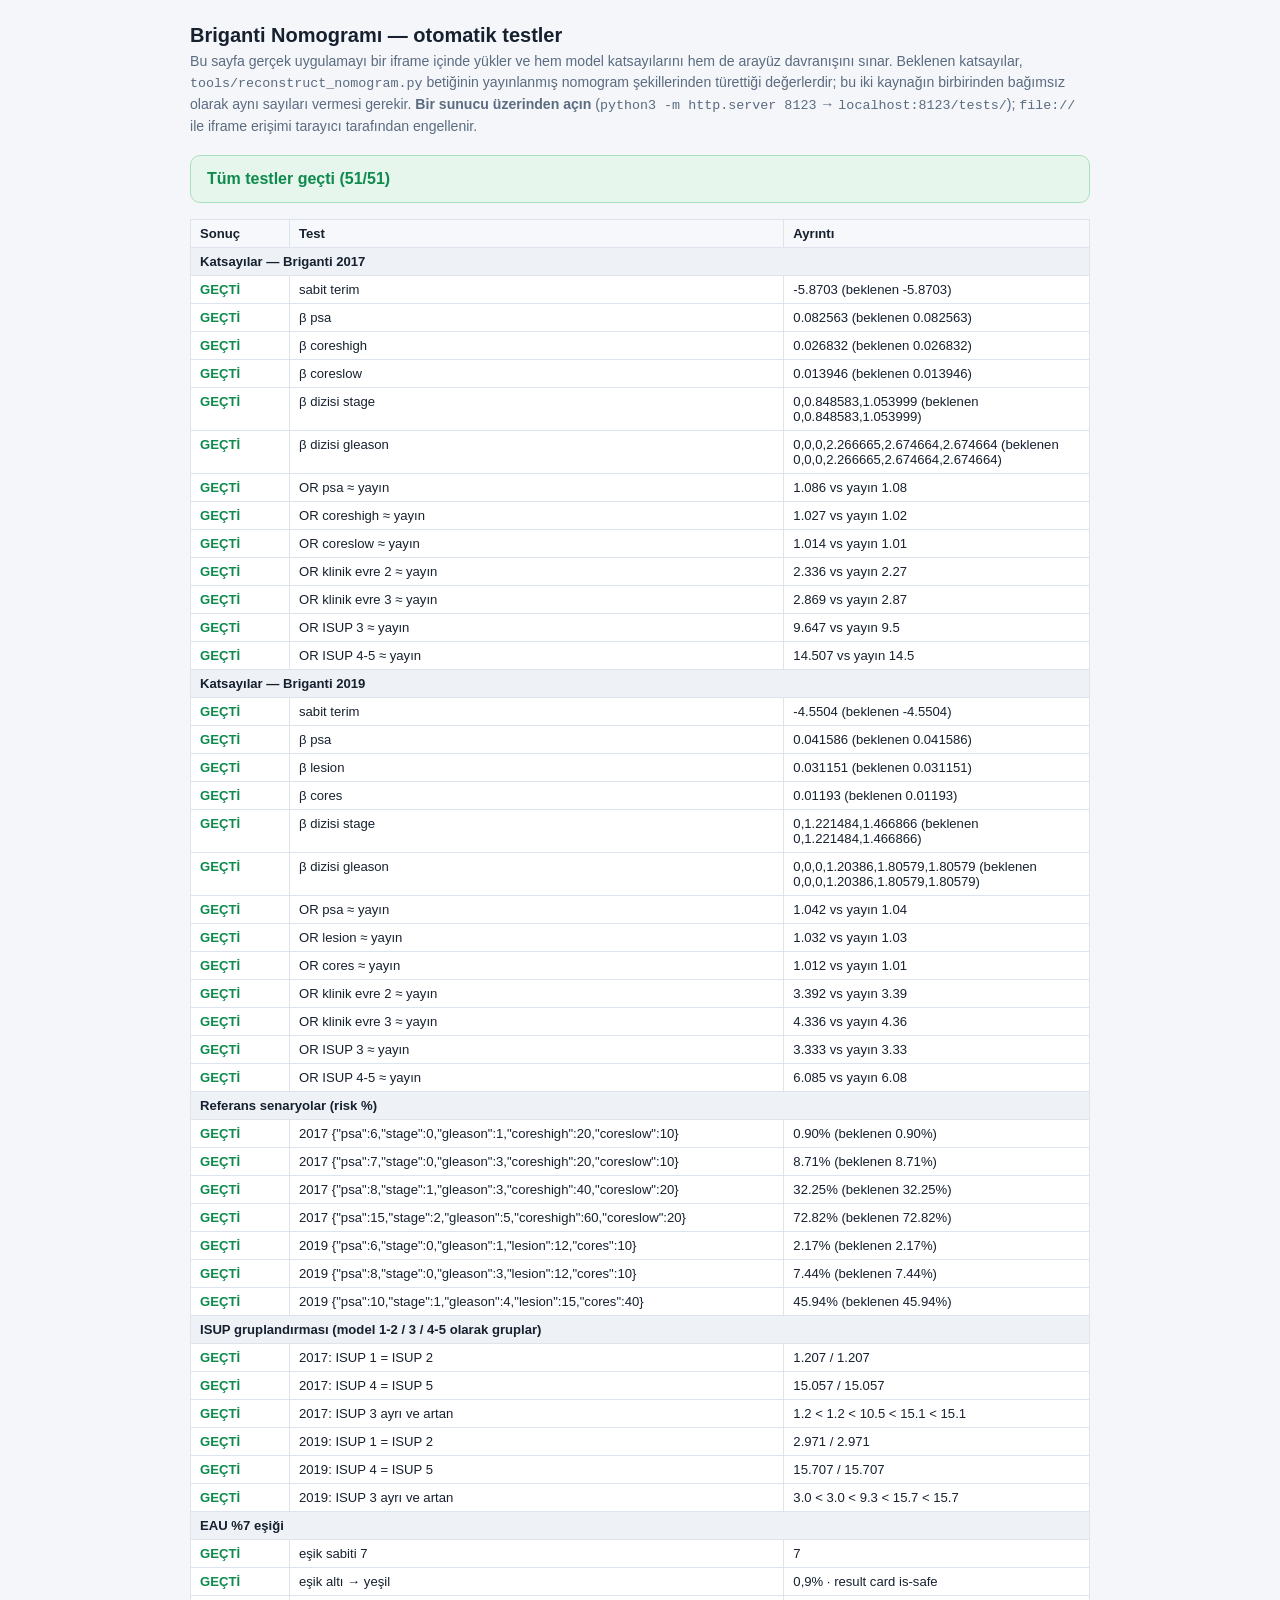
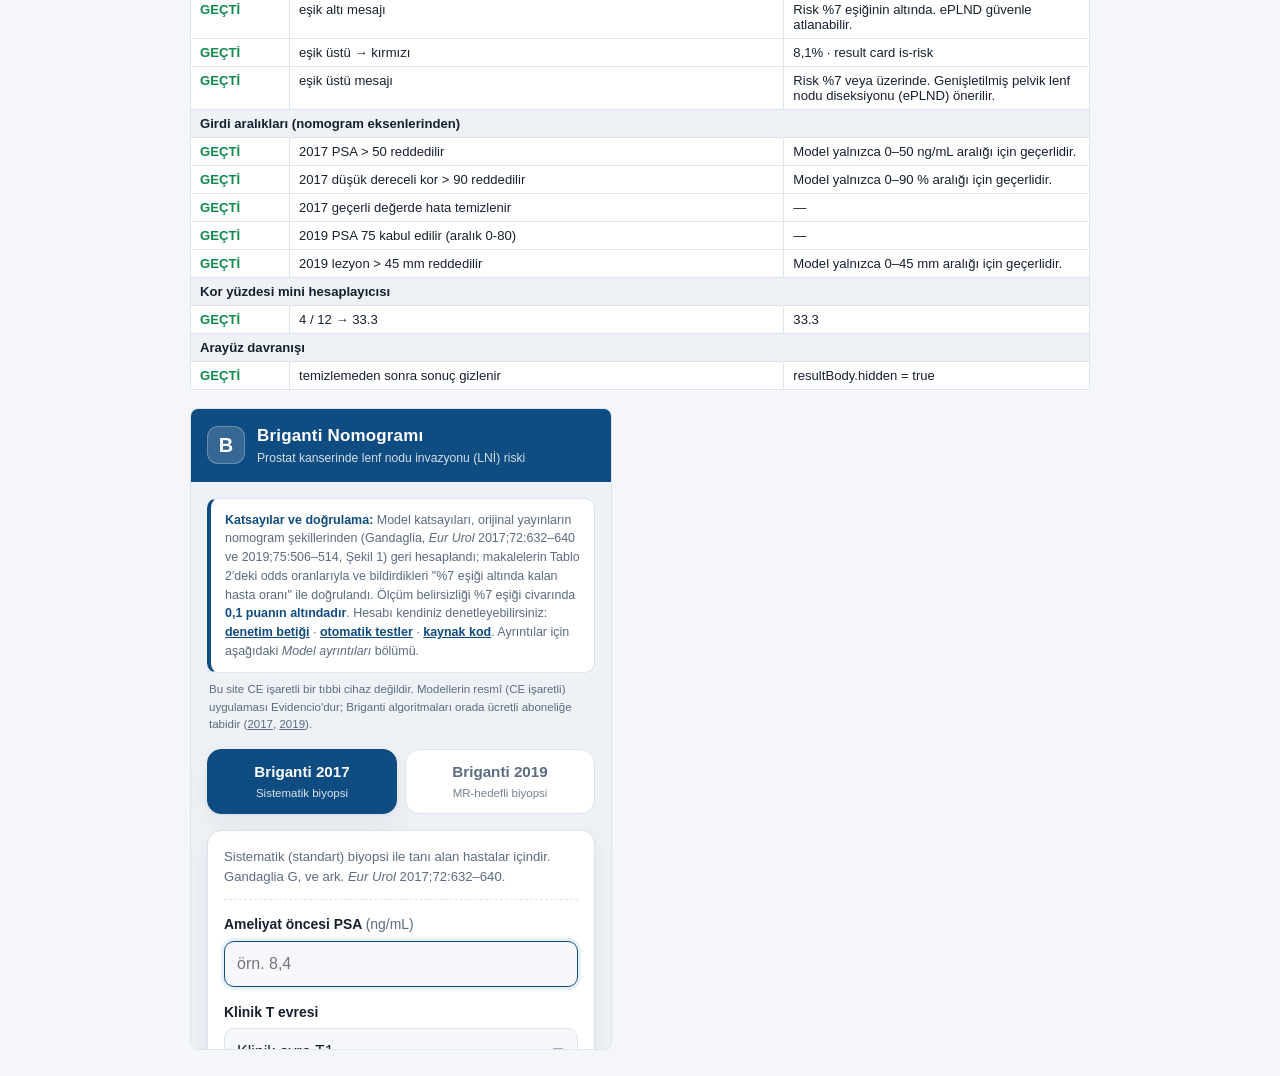
==== tests/index.html @ 46c112a0 "Denetlenebilirlik paketi: yeniden türetme betiği + test paketi tools/reconstruct_nomogram.py — katsa" ====
<!DOCTYPE html>
<html lang="tr">
<head>
<meta charset="UTF-8">
<meta name="viewport" content="width=device-width, initial-scale=1">
<title>Briganti Nomogramı — testler</title>
<style>
  body { font-family: -apple-system, BlinkMacSystemFont, "Segoe UI", Roboto, sans-serif;
         margin: 0; padding: 24px; background: #f4f6f9; color: #16202e; }
  main { max-width: 900px; margin: 0 auto; }
  h1 { font-size: 1.25rem; margin: 0 0 4px; }
  p.lead { margin: 0 0 18px; color: #5b6b80; font-size: .88rem; line-height: 1.5; }
  #summary { padding: 14px 16px; border-radius: 10px; font-weight: 700; margin-bottom: 16px; }
  #summary.pass { background: #e6f6ed; color: #0f8a4d; border: 1px solid #a9dfc1; }
  #summary.fail { background: #fdecec; color: #c62828; border: 1px solid #f2b5b5; }
  #summary.run  { background: #fff7e6; color: #9a6206; border: 1px solid #f0dcb4; }
  table { width: 100%; border-collapse: collapse; background: #fff; font-size: .82rem; }
  th, td { border: 1px solid #dde4ed; padding: 6px 9px; text-align: left; vertical-align: top; }
  th { background: #f6f8fb; }
  tr.group td { background: #eef2f7; font-weight: 700; }
  td.ok { color: #0f8a4d; font-weight: 700; white-space: nowrap; }
  td.no { color: #c62828; font-weight: 700; white-space: nowrap; }
  code { font-family: ui-monospace, SFMono-Regular, Menlo, monospace; font-size: .95em; }
  iframe { width: 420px; height: 640px; border: 1px solid #dde4ed; border-radius: 8px;
           margin-top: 18px; background: #fff; }
</style>
</head>
<body>
<main>
  <h1>Briganti Nomogramı — otomatik testler</h1>
  <p class="lead">
    Bu sayfa gerçek uygulamayı bir iframe içinde yükler ve hem model katsayılarını hem de arayüz
    davranışını sınar. Beklenen katsayılar, <code>tools/reconstruct_nomogram.py</code> betiğinin
    yayınlanmış nomogram şekillerinden türettiği değerlerdir; bu iki kaynağın birbirinden bağımsız
    olarak aynı sayıları vermesi gerekir.
    <strong>Bir sunucu üzerinden açın</strong> (<code>python3 -m http.server 8123</code> →
    <code>localhost:8123/tests/</code>); <code>file://</code> ile iframe erişimi tarayıcı tarafından
    engellenir.
  </p>

  <div id="summary" class="run">Testler çalışıyor…</div>
  <table id="results">
    <thead><tr><th style="width:80px">Sonuç</th><th>Test</th><th style="width:34%">Ayrıntı</th></tr></thead>
    <tbody></tbody>
  </table>

  <iframe id="app" title="test edilen uygulama"></iframe>
</main>

<script>
/* --------------------------------------------------------------------------
   Beklenen değerler — tools/reconstruct_nomogram.py çıktısıyla birebir aynı.
   Bunlardan biri değişirse test kırmızıya döner.
   -------------------------------------------------------------------------- */
var EXPECTED = {
  '2017': {
    intercept: -5.8703,
    continuous: { psa: 0.082563, coreshigh: 0.026832, coreslow: 0.013946 },
    stage: [0, 0.848583, 1.053999],
    gleason: [0, 0, 0, 2.266665, 2.674664, 2.674664],
    // Tablo 2, Model 1 — yuvarlanmış yayın değerleri (tolerans %4)
    publishedOR: { psa: 1.08, coreshigh: 1.02, coreslow: 1.01,
                   stage1: 2.27, stage2: 2.87, gg3: 9.5, gg4: 14.5 }
  },
  '2019': {
    intercept: -4.5504,
    continuous: { psa: 0.041586, lesion: 0.031151, cores: 0.011930 },
    stage: [0, 1.221484, 1.466866],
    gleason: [0, 0, 0, 1.203860, 1.805790, 1.805790],
    // Tablo 2, Model 5
    publishedOR: { psa: 1.04, lesion: 1.03, cores: 1.01,
                   stage1: 3.39, stage2: 4.36, gg3: 3.33, gg4: 6.08 }
  }
};

/* Referans senaryolar — elle doğrulanmış beklenen çıktılar (yüzde). */
var SCENARIOS = [
  ['2017', {psa: 6,  stage: 0, gleason: 1, coreshigh: 20, coreslow: 10},  0.90],
  ['2017', {psa: 7,  stage: 0, gleason: 3, coreshigh: 20, coreslow: 10},  8.71],
  ['2017', {psa: 8,  stage: 1, gleason: 3, coreshigh: 40, coreslow: 20}, 32.25],
  ['2017', {psa: 15, stage: 2, gleason: 5, coreshigh: 60, coreslow: 20}, 72.82],
  ['2019', {psa: 6,  stage: 0, gleason: 1, lesion: 12, cores: 10},        2.17],
  ['2019', {psa: 8,  stage: 0, gleason: 3, lesion: 12, cores: 10},        7.44],
  ['2019', {psa: 10, stage: 1, gleason: 4, lesion: 15, cores: 40},       45.94]
];

var tbody = document.querySelector('#results tbody');
var pass = 0, fail = 0;

function group(name) {
  var tr = tbody.insertRow();
  tr.className = 'group';
  var td = tr.insertCell();
  td.colSpan = 3;
  td.textContent = name;
}

function check(name, ok, detail) {
  var tr = tbody.insertRow();
  var c0 = tr.insertCell();
  c0.className = ok ? 'ok' : 'no';
  c0.textContent = ok ? 'GEÇTİ' : 'KALDI';
  tr.insertCell().textContent = name;
  tr.insertCell().textContent = detail || '';
  ok ? pass++ : fail++;
}

function near(a, b, tol) { return Math.abs(a - b) <= tol; }

function run(win, doc) {
  var B = win.Briganti;

  /* 1 — katsayılar betiğin türettiği değerlerle birebir aynı mı */
  ['2017', '2019'].forEach(function (key) {
    group('Katsayılar — Briganti ' + key);
    var M = B.MODELS[key], E = EXPECTED[key];

    check('sabit terim', M.intercept === E.intercept,
          M.intercept + ' (beklenen ' + E.intercept + ')');

    Object.keys(E.continuous).forEach(function (n) {
      check('β ' + n, M.continuous[n] === E.continuous[n],
            M.continuous[n] + ' (beklenen ' + E.continuous[n] + ')');
    });
    ['stage', 'gleason'].forEach(function (arr) {
      var got = M.categorical[arr].join(','), want = E[arr].join(',');
      check('β dizisi ' + arr, got === want, got + ' (beklenen ' + want + ')');
    });

    /* 2 — yayınlanmış odds oranlarıyla tutarlılık (yayın yuvarlanmış: tolerans %4) */
    var pub = E.publishedOR, pairs = [];
    Object.keys(E.continuous).forEach(function (n) { pairs.push([n, M.continuous[n], pub[n]]); });
    pairs.push(['klinik evre 2', M.categorical.stage[1], pub.stage1]);
    pairs.push(['klinik evre 3', M.categorical.stage[2], pub.stage2]);
    pairs.push(['ISUP 3', M.categorical.gleason[3], pub.gg3]);
    pairs.push(['ISUP 4-5', M.categorical.gleason[4], pub.gg4]);
    pairs.forEach(function (p) {
      var or = Math.exp(p[1]);
      check('OR ' + p[0] + ' ≈ yayın', Math.abs(or - p[2]) / p[2] <= 0.04,
            or.toFixed(3) + ' vs yayın ' + p[2]);
    });
  });

  /* 3 — referans senaryolar */
  group('Referans senaryolar (risk %)');
  SCENARIOS.forEach(function (s) {
    var got = B.computeRisk(s[0], s[1]);
    check(s[0] + ' ' + JSON.stringify(s[1]), near(got, s[2], 0.01),
          got.toFixed(2) + '% (beklenen ' + s[2].toFixed(2) + '%)');
  });

  /* 4 — ISUP gruplandırması: 1≡2, 4≡5, 3 ayrı */
  group('ISUP gruplandırması (model 1-2 / 3 / 4-5 olarak gruplar)');
  ['2017', '2019'].forEach(function (key) {
    var base = key === '2017'
      ? {psa: 8, stage: 0, coreshigh: 30, coreslow: 0}
      : {psa: 8, stage: 0, lesion: 12, cores: 30};
    var r = [1, 2, 3, 4, 5].map(function (g) {
      var v = JSON.parse(JSON.stringify(base)); v.gleason = g;
      return B.computeRisk(key, v);
    });
    check(key + ': ISUP 1 = ISUP 2', r[0] === r[1], r[0].toFixed(3) + ' / ' + r[1].toFixed(3));
    check(key + ': ISUP 4 = ISUP 5', r[3] === r[4], r[3].toFixed(3) + ' / ' + r[4].toFixed(3));
    check(key + ': ISUP 3 ayrı ve artan', r[2] > r[1] && r[3] > r[2],
          r.map(function (v) { return v.toFixed(1); }).join(' < '));
  });

  /* 5 — EAU eşiği davranışı */
  group('EAU %7 eşiği');
  check('eşik sabiti 7', B.EAU_THRESHOLD === 7, String(B.EAU_THRESHOLD));

  var setVal = function (id, v) {
    var el = doc.getElementById(id);
    el.value = v;
    el.dispatchEvent(new win.Event('input', {bubbles: true}));
  };
  var setSel = function (id, v) {
    var el = doc.getElementById(id);
    el.value = v;
    el.dispatchEvent(new win.Event('change', {bubbles: true}));
  };
  var result = doc.getElementById('result');

  doc.getElementById('tab-2017').click();
  setVal('psa-2017', 6); setSel('stage-2017', '0'); setSel('gleason-2017', '1');
  setVal('coreshigh-2017', 20); setVal('coreslow-2017', 10);
  check('eşik altı → yeşil', result.classList.contains('is-safe'),
        doc.getElementById('riskValue').textContent + '% · ' + result.className);
  check('eşik altı mesajı', /güvenle atlanabilir/.test(doc.getElementById('verdict').textContent),
        doc.getElementById('verdict').textContent);

  setSel('gleason-2017', '3');
  check('eşik üstü → kırmızı', result.classList.contains('is-risk'),
        doc.getElementById('riskValue').textContent + '% · ' + result.className);
  check('eşik üstü mesajı', /ePLND\) önerilir/.test(doc.getElementById('verdict').textContent),
        doc.getElementById('verdict').textContent);

  /* 6 — aralık doğrulaması */
  group('Girdi aralıkları (nomogram eksenlerinden)');
  var errText = function (id) {
    return doc.querySelector('[data-error-for="' + id + '"]').textContent;
  };
  setVal('psa-2017', 60);
  check('2017 PSA > 50 reddedilir', errText('psa-2017') !== '' &&
        doc.getElementById('resultBody').hidden, errText('psa-2017'));
  setVal('psa-2017', 8);
  setVal('coreslow-2017', 95);
  check('2017 düşük dereceli kor > 90 reddedilir', errText('coreslow-2017') !== '',
        errText('coreslow-2017'));
  setVal('coreslow-2017', 10);
  check('2017 geçerli değerde hata temizlenir', errText('coreslow-2017') === '', '—');

  doc.getElementById('tab-2019').click();
  setVal('psa-2019', 75); setVal('lesion-2019', 12); setVal('cores-2019', 10);
  check('2019 PSA 75 kabul edilir (aralık 0-80)', errText('psa-2019') === '', '—');
  setVal('lesion-2019', 50);
  check('2019 lezyon > 45 mm reddedilir', errText('lesion-2019') !== '', errText('lesion-2019'));
  setVal('lesion-2019', 12);

  /* 7 — kor yüzdesi mini hesaplayıcısı */
  group('Kor yüzdesi mini hesaplayıcısı');
  setVal('pos-cores-2019', 4); setVal('tot-cores-2019', 12);
  check('4 / 12 → 33.3', doc.getElementById('cores-2019').value === '33.3',
        doc.getElementById('cores-2019').value);

  /* 8 — sekme değişince sonuç sıfırlanır */
  group('Arayüz davranışı');
  doc.getElementById('tab-2017').click();
  doc.querySelector('[data-reset="2017"]').click();
  check('temizlemeden sonra sonuç gizlenir', doc.getElementById('resultBody').hidden,
        'resultBody.hidden = ' + doc.getElementById('resultBody').hidden);

  var s = document.getElementById('summary');
  s.className = fail ? 'fail' : 'pass';
  s.textContent = fail
    ? fail + ' test KALDI, ' + pass + ' test geçti'
    : 'Tüm testler geçti (' + pass + '/' + pass + ')';
}

var frame = document.getElementById('app');

/* Service worker önbelleği testleri eski bir sürümle çalıştırabilir. Önce
   önbelleği boşaltıp uygulamayı ağdan yüklüyoruz; service worker kayıtlı
   kalır ve önbelleği kendisi yeniden doldurur. */
(function loadApp() {
  var start = function () { frame.src = '../index.html'; };
  if (!window.caches) { return start(); }
  caches.keys()
    .then(function (keys) { return Promise.all(keys.map(function (k) { return caches.delete(k); })); })
    .then(start, start);
})();

frame.addEventListener('load', function () {
  try {
    var win = frame.contentWindow;
    if (!win.Briganti) { throw new Error('app.js yüklenmedi (window.Briganti yok)'); }
    run(win, frame.contentDocument);
  } catch (e) {
    var s = document.getElementById('summary');
    s.className = 'fail';
    s.textContent = 'Testler çalıştırılamadı: ' + e.message +
      (String(e).indexOf('cross-origin') > -1 || location.protocol === 'file:'
        ? ' — sayfayı file:// yerine bir sunucu üzerinden açın.' : '');
  }
});
</script>
</body>
</html>
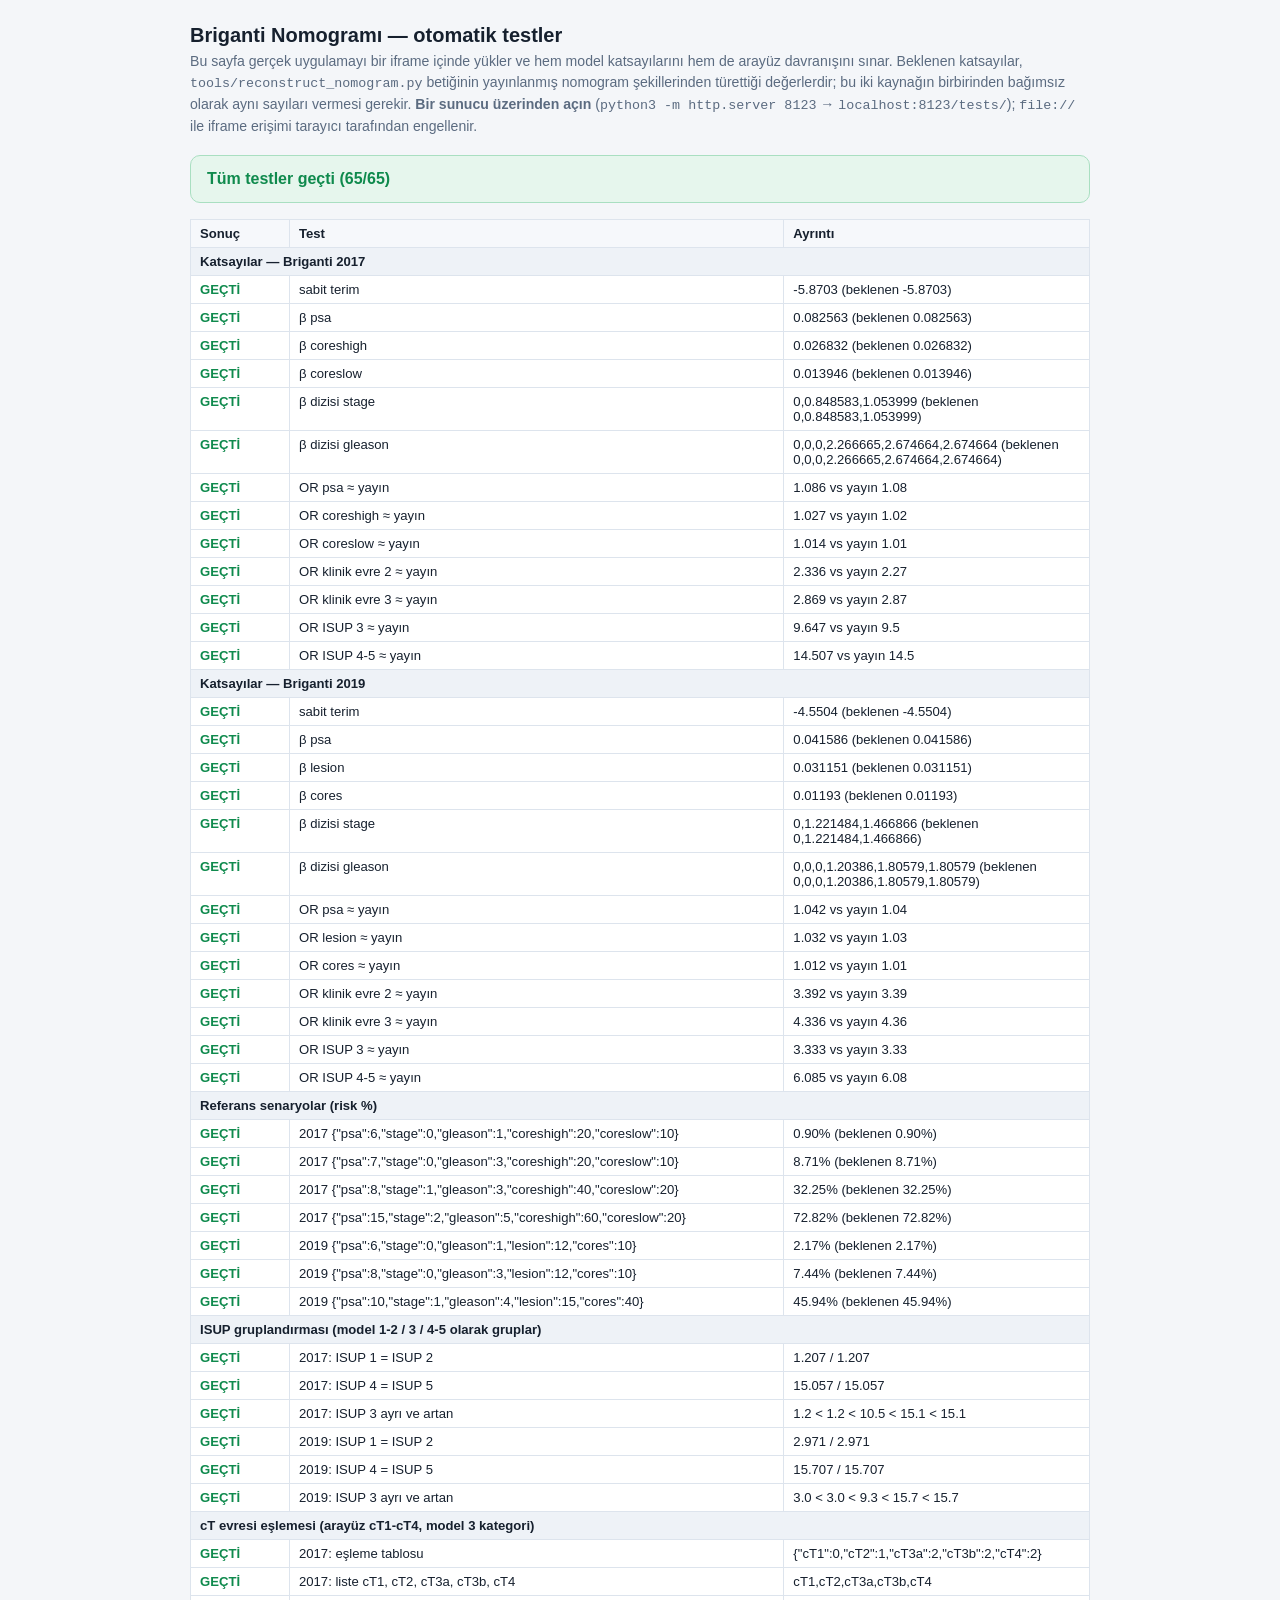
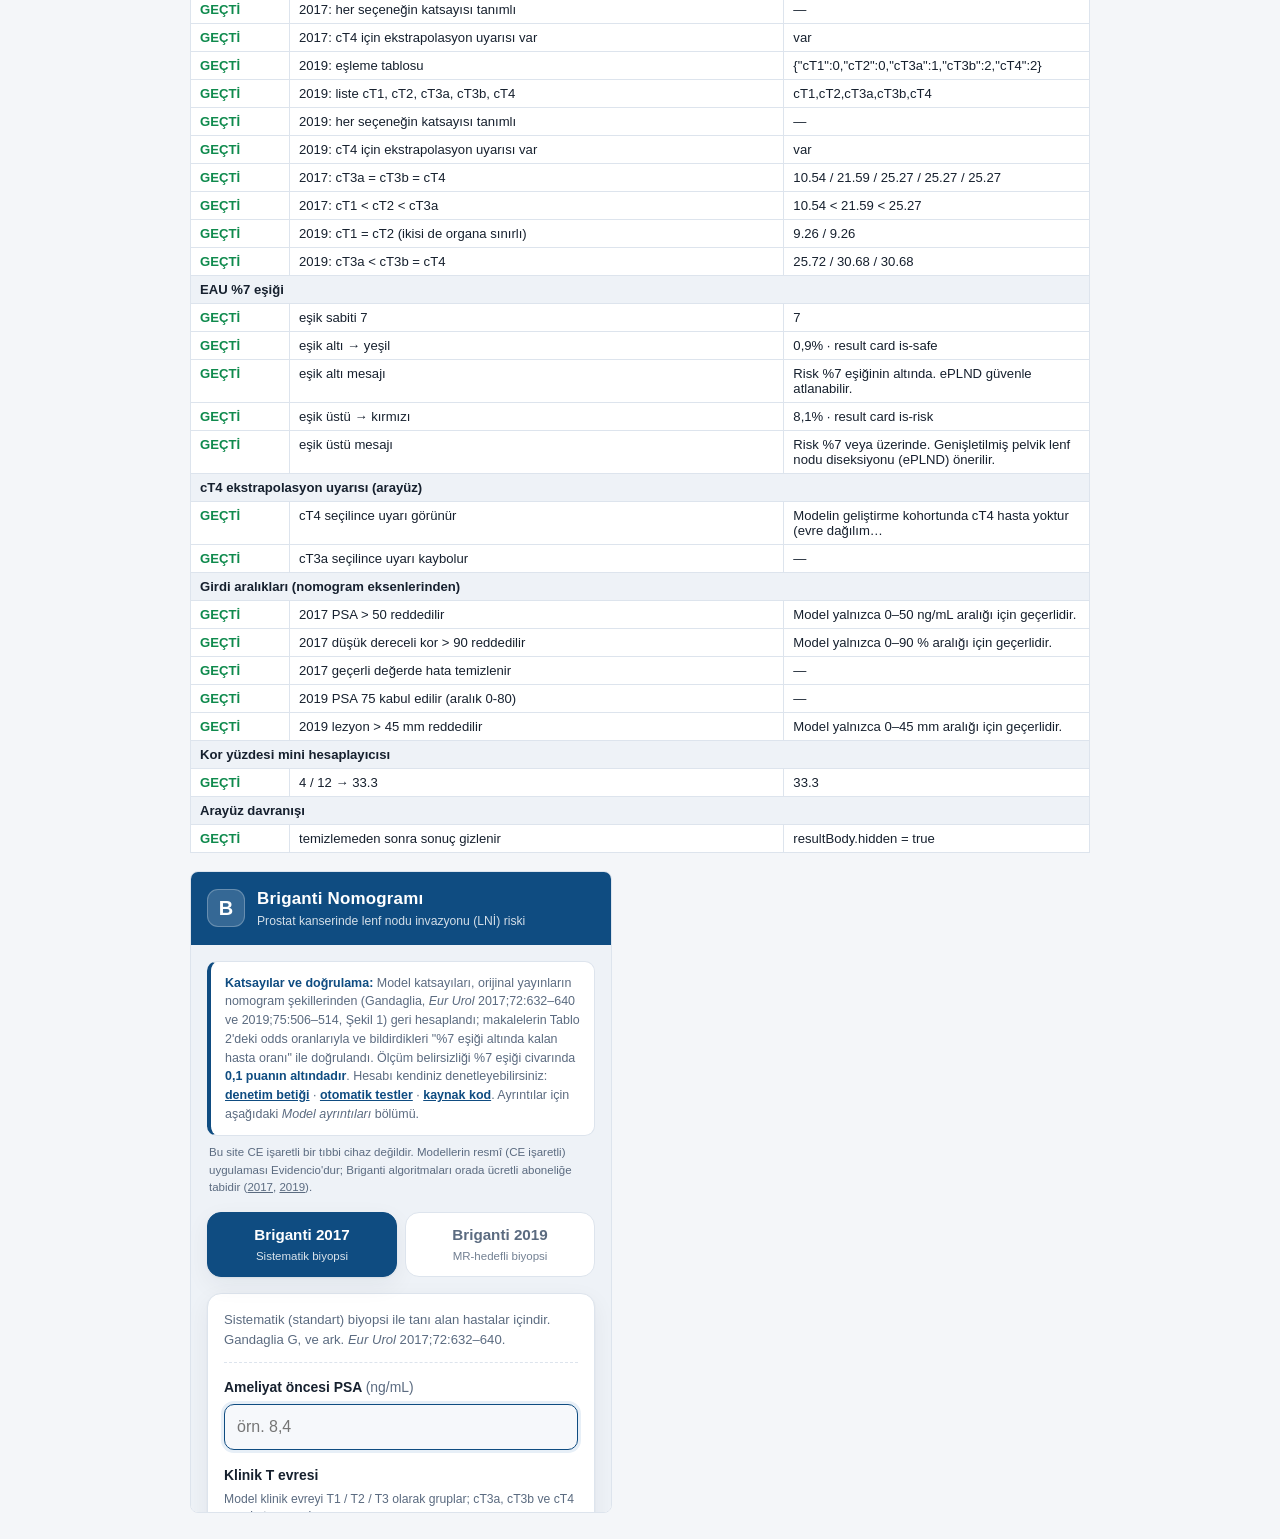
==== commit 67f55d5c: "Klinik evre listesi cT nomenklatürüne geçirildi Her iki formda klinik evre artık cT1 / cT2 / cT3a / " ====
--- a/tests/index.html
+++ b/tests/index.html
@@ -165,6 +165,46 @@
           r.map(function (v) { return v.toFixed(1); }).join(' < '));
   });
 
+  /* 4b — cT evresi eşlemesi: arayüzdeki 5 seçenek, modelin 3 kategorisi */
+  group('cT evresi eşlemesi (arayüz cT1-cT4, model 3 kategori)');
+  var EXPECTED_STAGE_MAP = {
+    '2017': { cT1: 0, cT2: 1, cT3a: 2, cT3b: 2, cT4: 2 },
+    '2019': { cT1: 0, cT2: 0, cT3a: 1, cT3b: 2, cT4: 2 }
+  };
+  ['2017', '2019'].forEach(function (key) {
+    var got = B.MODELS[key].stageOptions, want = EXPECTED_STAGE_MAP[key];
+    check(key + ': eşleme tablosu', JSON.stringify(got) === JSON.stringify(want),
+          JSON.stringify(got));
+    // açılır listedeki seçenekler eşleme tablosuyla birebir örtüşmeli
+    var opts = [].map.call(doc.getElementById('stage-' + key).options,
+                           function (o) { return o.value; });
+    check(key + ': liste cT1, cT2, cT3a, cT3b, cT4',
+          opts.join(',') === 'cT1,cT2,cT3a,cT3b,cT4', opts.join(','));
+    check(key + ': her seçeneğin katsayısı tanımlı',
+          opts.every(function (v) { return typeof got[v] === 'number'; }), '—');
+    // cT4 ekstrapolasyon uyarısı bulunmalı
+    check(key + ': cT4 için ekstrapolasyon uyarısı var',
+          !!(B.MODELS[key].stageNotes && B.MODELS[key].stageNotes.cT4),
+          (B.MODELS[key].stageNotes || {}).cT4 ? 'var' : 'YOK');
+  });
+  // 2017: cT3a = cT3b = cT4 ; 2019: cT1 = cT2 ve cT3a < cT3b
+  var s17 = ['cT1', 'cT2', 'cT3a', 'cT3b', 'cT4'].map(function (v) {
+    return B.computeRisk('2017', {psa: 8, stage: B.MODELS['2017'].stageOptions[v],
+                                  gleason: 3, coreshigh: 30, coreslow: 0});
+  });
+  check('2017: cT3a = cT3b = cT4', s17[2] === s17[3] && s17[3] === s17[4],
+        s17.map(function (v) { return v.toFixed(2); }).join(' / '));
+  check('2017: cT1 < cT2 < cT3a', s17[0] < s17[1] && s17[1] < s17[2],
+        s17.slice(0, 3).map(function (v) { return v.toFixed(2); }).join(' < '));
+  var s19 = ['cT1', 'cT2', 'cT3a', 'cT3b', 'cT4'].map(function (v) {
+    return B.computeRisk('2019', {psa: 8, stage: B.MODELS['2019'].stageOptions[v],
+                                  gleason: 3, lesion: 12, cores: 30});
+  });
+  check('2019: cT1 = cT2 (ikisi de organa sınırlı)', s19[0] === s19[1],
+        s19[0].toFixed(2) + ' / ' + s19[1].toFixed(2));
+  check('2019: cT3a < cT3b = cT4', s19[2] < s19[3] && s19[3] === s19[4],
+        s19.slice(2).map(function (v) { return v.toFixed(2); }).join(' / '));
+
   /* 5 — EAU eşiği davranışı */
   group('EAU %7 eşiği');
   check('eşik sabiti 7', B.EAU_THRESHOLD === 7, String(B.EAU_THRESHOLD));
@@ -182,7 +222,7 @@
   var result = doc.getElementById('result');
 
   doc.getElementById('tab-2017').click();
-  setVal('psa-2017', 6); setSel('stage-2017', '0'); setSel('gleason-2017', '1');
+  setVal('psa-2017', 6); setSel('stage-2017', 'cT1'); setSel('gleason-2017', '1');
   setVal('coreshigh-2017', 20); setVal('coreslow-2017', 10);
   check('eşik altı → yeşil', result.classList.contains('is-safe'),
         doc.getElementById('riskValue').textContent + '% · ' + result.className);
@@ -194,6 +234,16 @@
         doc.getElementById('riskValue').textContent + '% · ' + result.className);
   check('eşik üstü mesajı', /ePLND\) önerilir/.test(doc.getElementById('verdict').textContent),
         doc.getElementById('verdict').textContent);
+
+  /* 5b — cT4 uyarısı arayüzde görünüyor mu */
+  group('cT4 ekstrapolasyon uyarısı (arayüz)');
+  var note17 = doc.getElementById('stagenote-2017');
+  setSel('stage-2017', 'cT4');
+  check('cT4 seçilince uyarı görünür', note17.classList.contains('is-shown'),
+        note17.textContent.slice(0, 60) + '…');
+  setSel('stage-2017', 'cT3a');
+  check('cT3a seçilince uyarı kaybolur', !note17.classList.contains('is-shown'), '—');
+  setSel('stage-2017', 'cT1');
 
   /* 6 — aralık doğrulaması */
   group('Girdi aralıkları (nomogram eksenlerinden)');
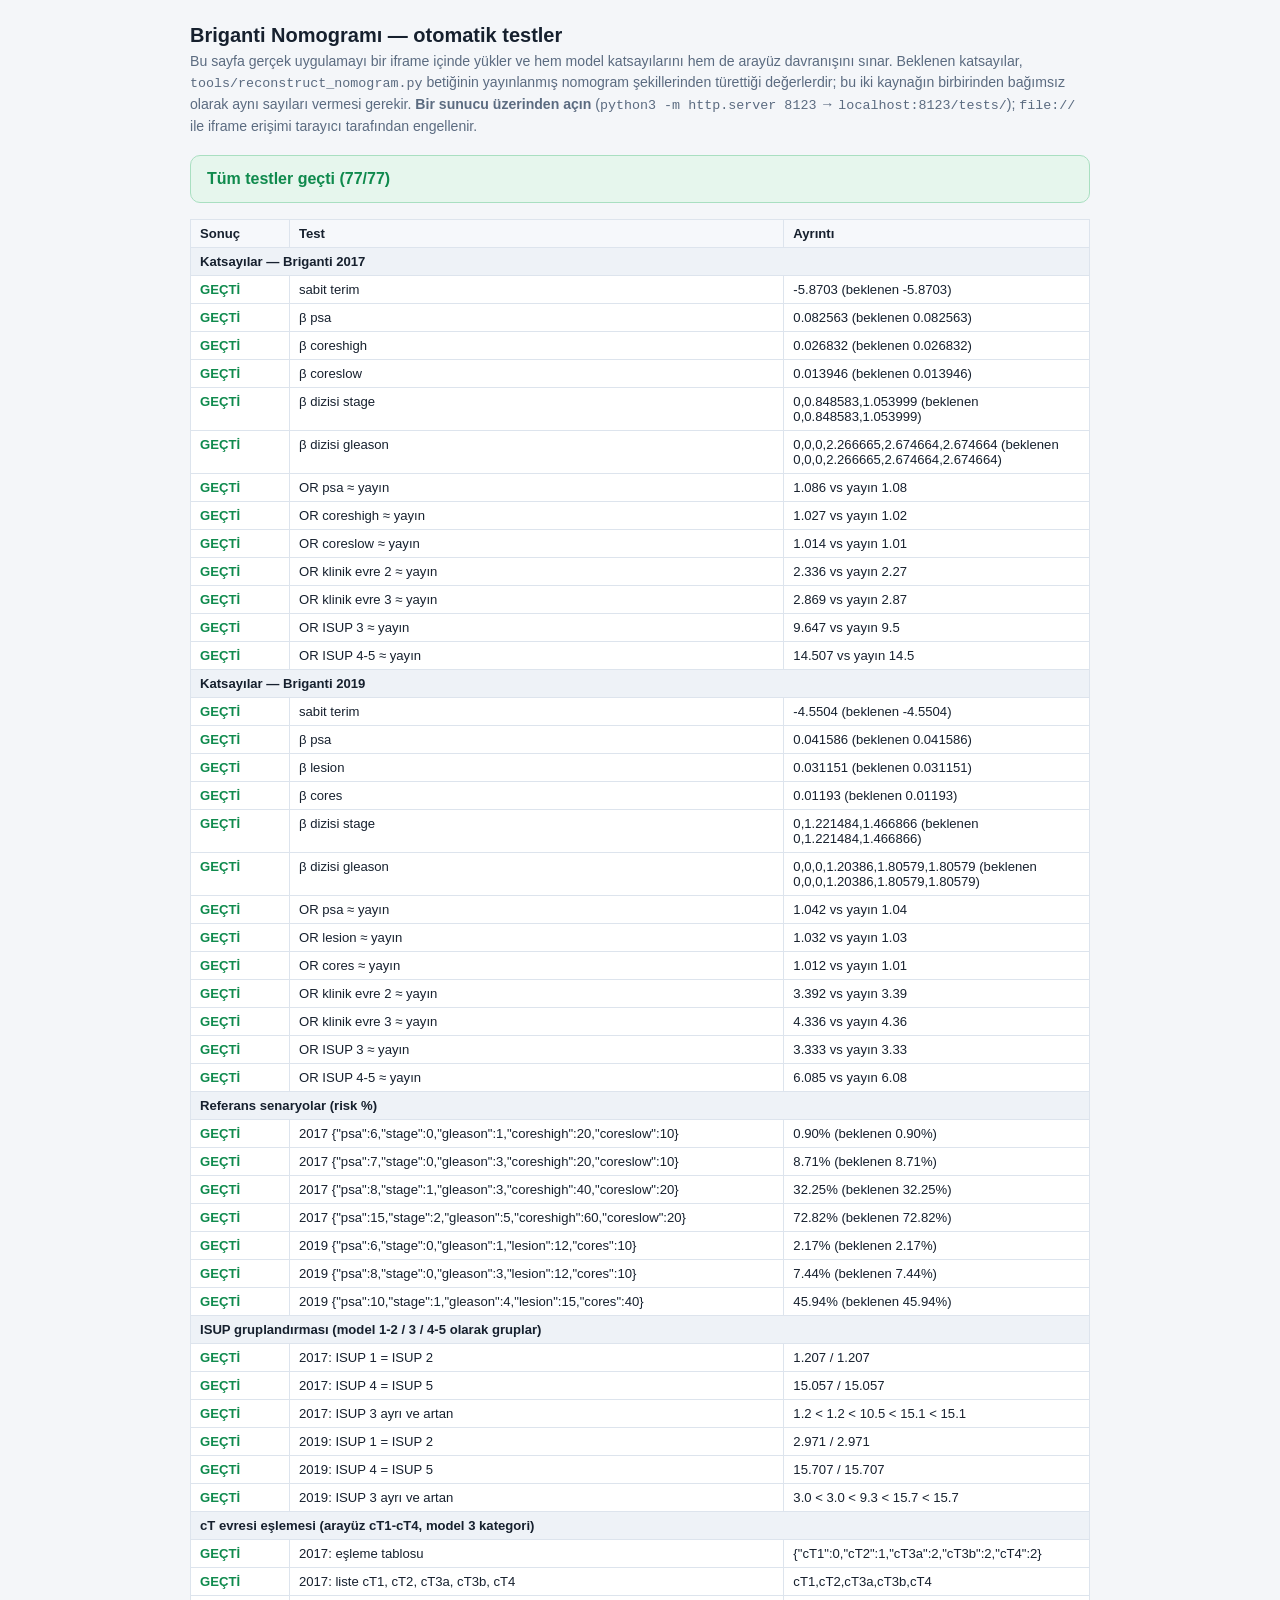
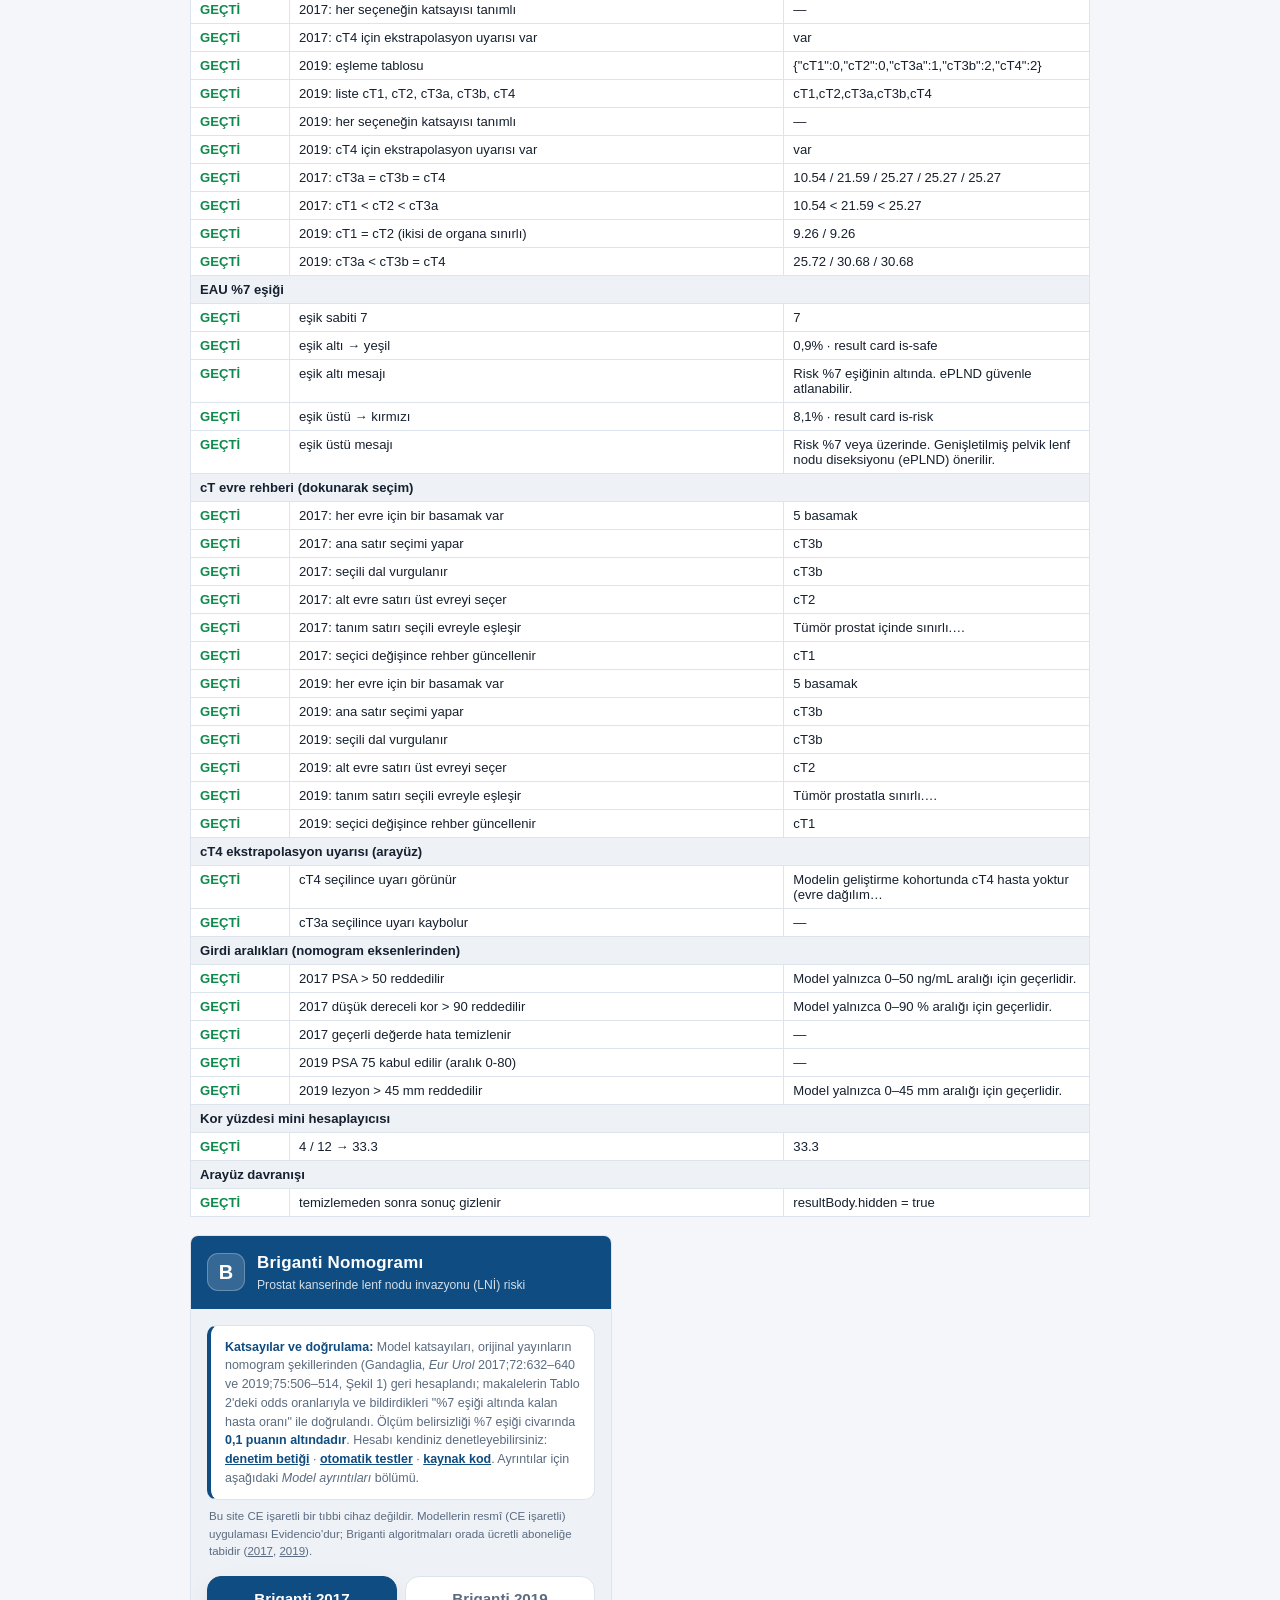
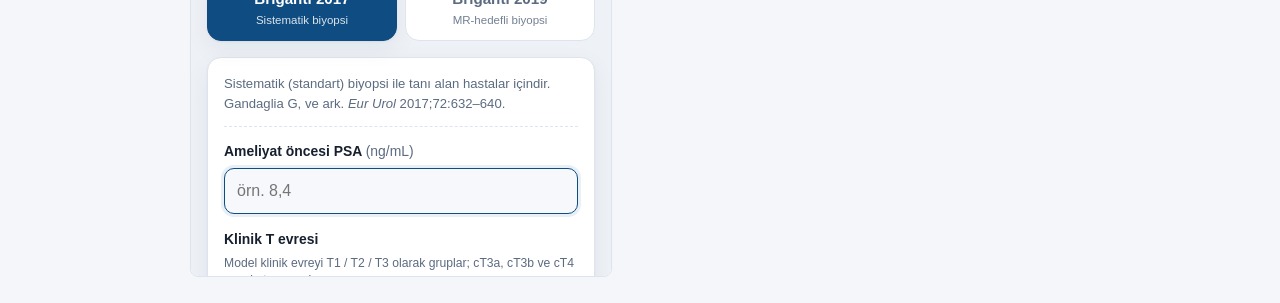
==== commit debc404d: "cT tanımları yeniden tasarlandı: sözlük yerine evreleme merdiveni Eski hâli pasif bir sözlüktü: doku" ====
--- a/tests/index.html
+++ b/tests/index.html
@@ -235,6 +235,42 @@
   check('eşik üstü mesajı', /ePLND\) önerilir/.test(doc.getElementById('verdict').textContent),
         doc.getElementById('verdict').textContent);
 
+  /* 5a — evre rehberi etkileşimi */
+  group('cT evre rehberi (dokunarak seçim)');
+  ['2017', '2019'].forEach(function (key) {
+    doc.getElementById('tab-' + key).click();
+    var panel = doc.getElementById('panel-' + key);
+    var select = doc.getElementById('stage-' + key);
+
+    check(key + ': her evre için bir basamak var',
+          panel.querySelectorAll('.ct-rung').length === 5,
+          panel.querySelectorAll('.ct-rung').length + ' basamak');
+
+    // ana satıra dokunmak o evreyi seçer
+    panel.querySelector('.ct-node[data-stage="cT3b"]').click();
+    check(key + ': ana satır seçimi yapar', select.value === 'cT3b', select.value);
+    check(key + ': seçili dal vurgulanır',
+          panel.querySelector('.ct-rung.is-active').dataset.stage === 'cT3b',
+          panel.querySelector('.ct-rung.is-active').dataset.stage);
+
+    // alt evre satırı üst evreyi seçer
+    panel.querySelector('.ct-sub[data-stage="cT2"]').click();
+    check(key + ': alt evre satırı üst evreyi seçer', select.value === 'cT2', select.value);
+
+    // seçicinin altındaki tanım satırı seçili evreyle eşleşir
+    var expected = panel.querySelector('.ct-node[data-stage="cT2"] .ct-text').textContent.trim();
+    check(key + ': tanım satırı seçili evreyle eşleşir',
+          doc.getElementById('stagecur-' + key).textContent.trim() === expected,
+          expected.slice(0, 40) + '…');
+
+    // seçiciyi değiştirmek rehberi de günceller
+    setSel('stage-' + key, 'cT1');
+    check(key + ': seçici değişince rehber güncellenir',
+          panel.querySelector('.ct-rung.is-active').dataset.stage === 'cT1',
+          panel.querySelector('.ct-rung.is-active').dataset.stage);
+  });
+  doc.getElementById('tab-2017').click();
+
   /* 5b — cT4 uyarısı arayüzde görünüyor mu */
   group('cT4 ekstrapolasyon uyarısı (arayüz)');
   var note17 = doc.getElementById('stagenote-2017');
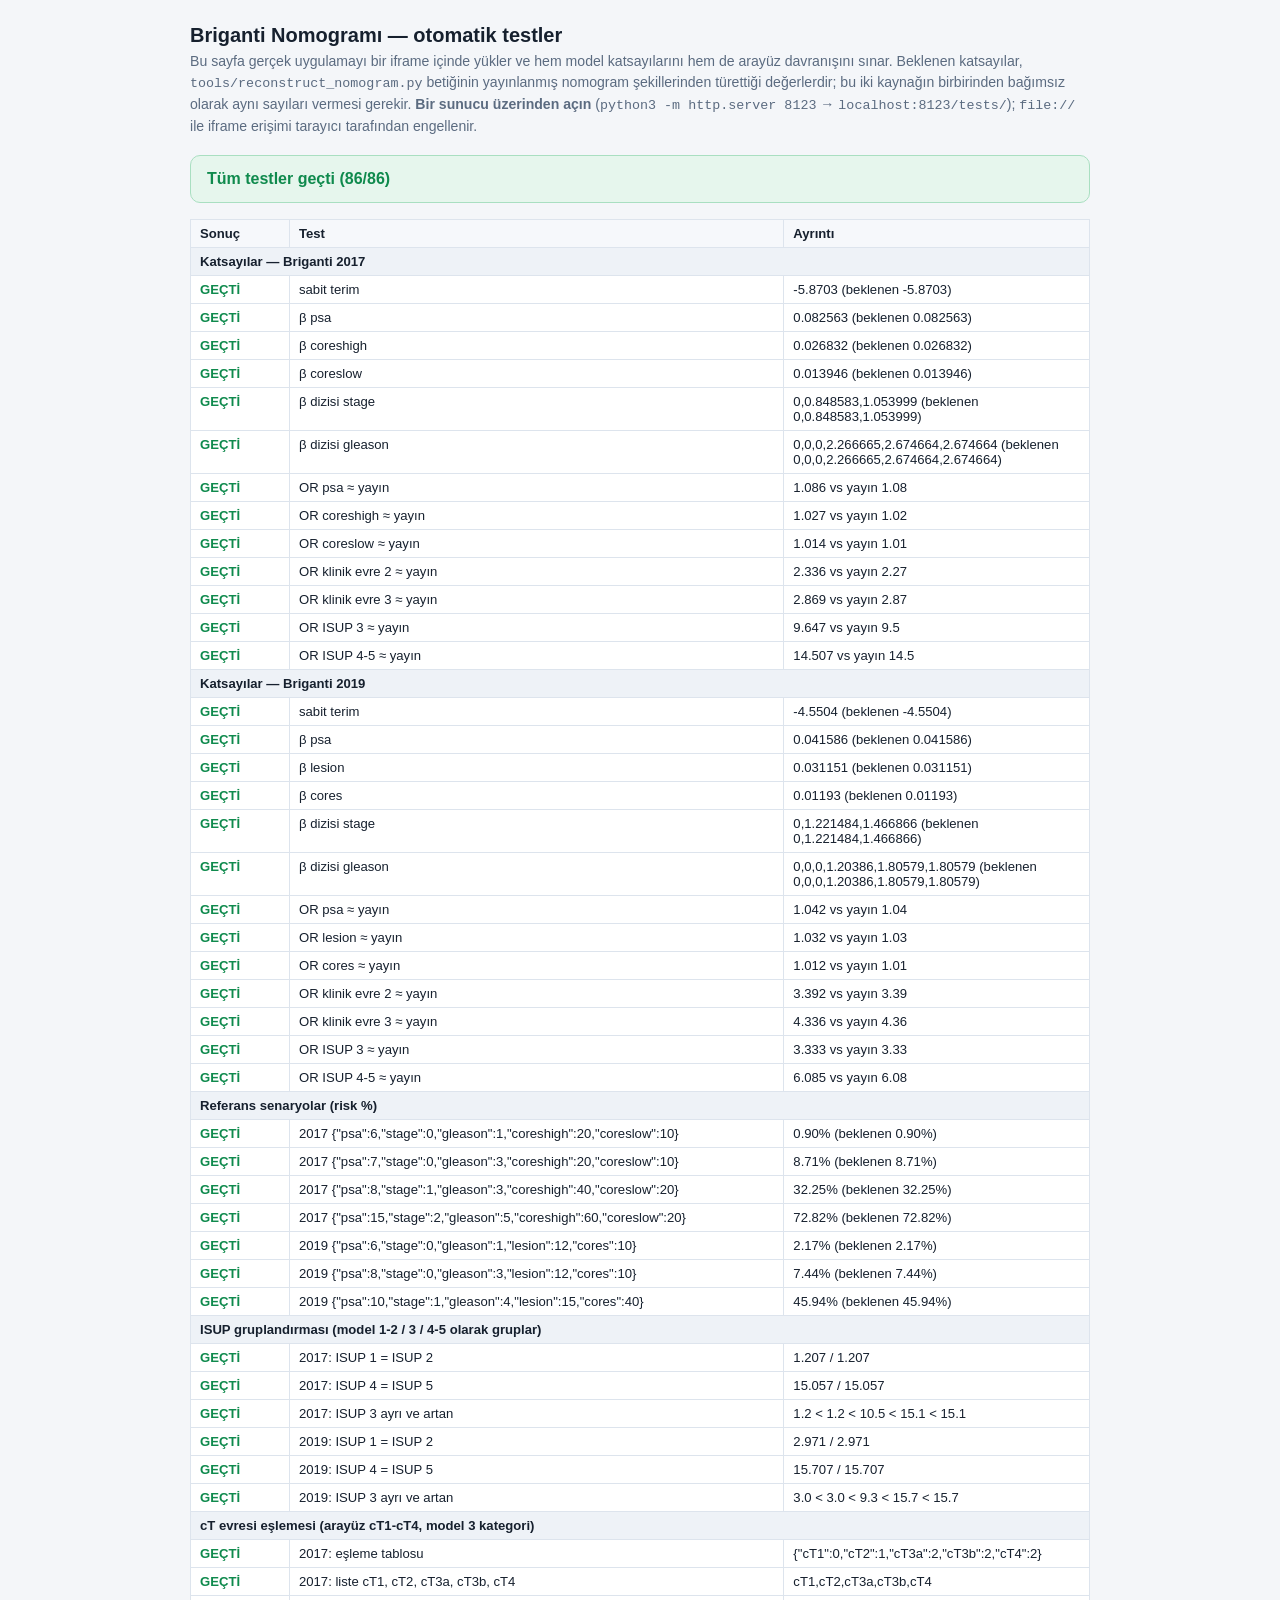
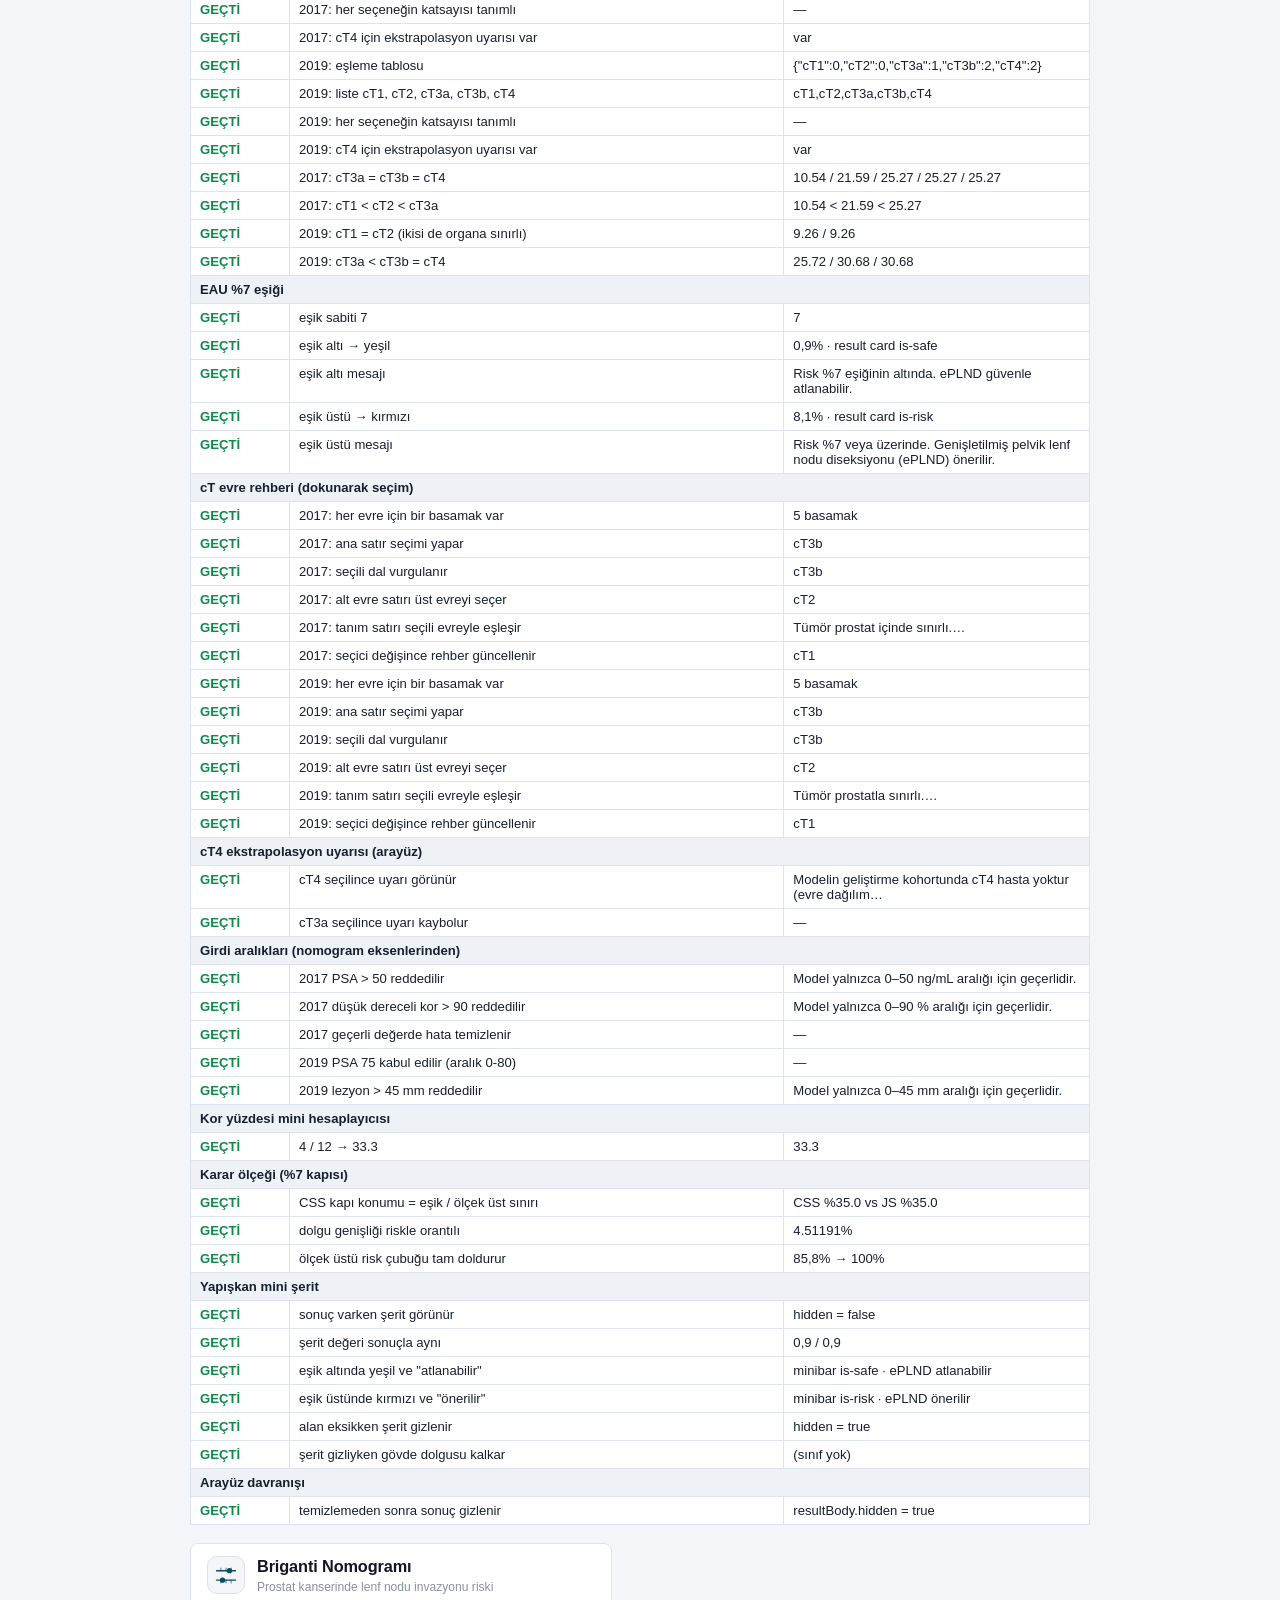
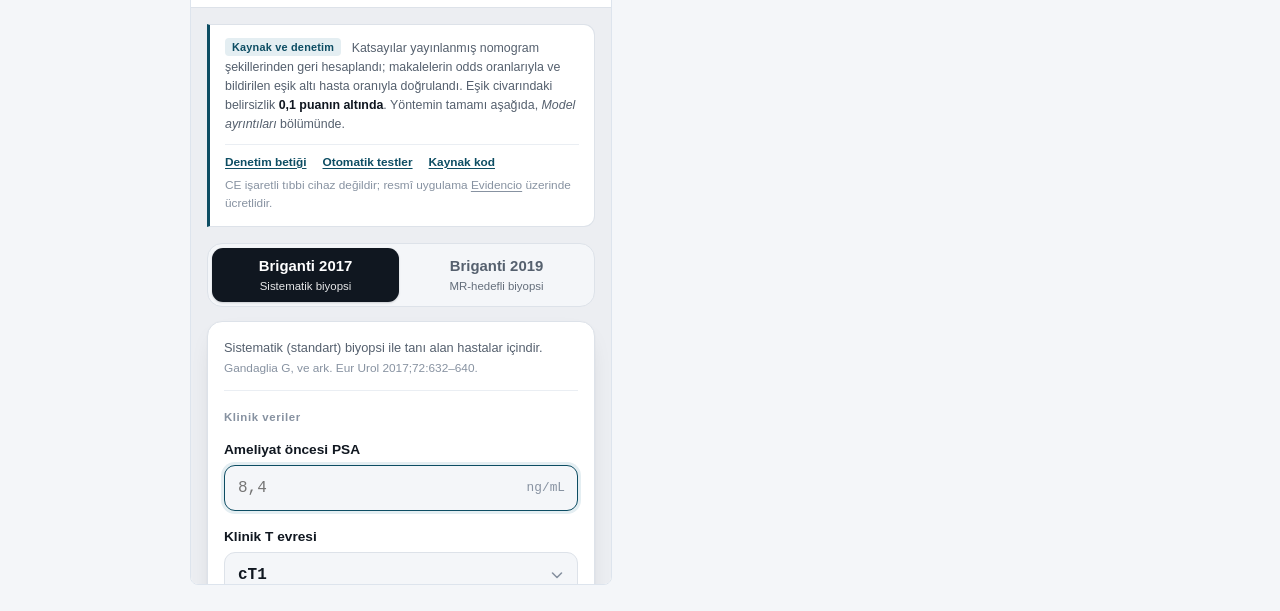
==== commit 6f98dfb6: "Arayüz baştan tasarlandı: klinik karar aracı kimliği Tasarım ilkesi: doygun renk yalnızca karara ayr" ====
--- a/tests/index.html
+++ b/tests/index.html
@@ -309,7 +309,58 @@
   check('4 / 12 → 33.3', doc.getElementById('cores-2019').value === '33.3',
         doc.getElementById('cores-2019').value);
 
-  /* 8 — sekme değişince sonuç sıfırlanır */
+  /* 8 — karar ölçeği: CSS'teki %7 kapısı JS'teki ölçek üst sınırına bağlıdır.
+     Biri diğerinden habersiz değişirse gösterge sessizce yanlış yer gösterir. */
+  group('Karar ölçeği (%7 kapısı)');
+  doc.getElementById('tab-2017').click();
+  setVal('psa-2017', 6); setSel('stage-2017', 'cT1'); setSel('gleason-2017', '1');
+  setVal('coreshigh-2017', 20); setVal('coreslow-2017', 10);
+
+  var trackBox = doc.querySelector('#gauge .gauge-track').getBoundingClientRect();
+  var gateBox = doc.querySelector('#gauge .gauge-gate').getBoundingClientRect();
+  var gateFrac = (gateBox.left - trackBox.left) / trackBox.width;
+  var wantFrac = B.EAU_THRESHOLD / B.GAUGE_MAX;
+  check('CSS kapı konumu = eşik / ölçek üst sınırı', near(gateFrac, wantFrac, 0.01),
+        'CSS %' + (gateFrac * 100).toFixed(1) + ' vs JS %' + (wantFrac * 100).toFixed(1));
+
+  var refRisk = B.computeRisk('2017', {psa: 6, stage: 0, gleason: 1, coreshigh: 20, coreslow: 10});
+  check('dolgu genişliği riskle orantılı',
+        near(parseFloat(doc.getElementById('gaugeFill').style.width),
+             Math.min(100, refRisk / B.GAUGE_MAX * 100), 0.01),
+        doc.getElementById('gaugeFill').style.width);
+
+  // ölçek üst sınırını aşan risk çubuğu tam doldurmalı (taşmamalı)
+  setVal('psa-2017', 20); setSel('stage-2017', 'cT3a'); setSel('gleason-2017', '5');
+  setVal('coreshigh-2017', 80);
+  check('ölçek üstü risk çubuğu tam doldurur',
+        parseFloat(doc.getElementById('gaugeFill').style.width) === 100 &&
+        parseFloat(doc.getElementById('riskValue').textContent.replace(',', '.')) > B.GAUGE_MAX,
+        doc.getElementById('riskValue').textContent + '% → ' + doc.getElementById('gaugeFill').style.width);
+  setVal('psa-2017', 6); setSel('stage-2017', 'cT1'); setSel('gleason-2017', '1');
+  setVal('coreshigh-2017', 20);
+
+  /* 8b — yapışkan mini şerit sonucu birebir yansıtmalı */
+  group('Yapışkan mini şerit');
+  var mb = doc.getElementById('minibar');
+  check('sonuç varken şerit görünür', mb.hidden === false, 'hidden = ' + mb.hidden);
+  check('şerit değeri sonuçla aynı',
+        doc.getElementById('miniValue').textContent === doc.getElementById('riskValue').textContent,
+        doc.getElementById('miniValue').textContent + ' / ' + doc.getElementById('riskValue').textContent);
+  check('eşik altında yeşil ve "atlanabilir"',
+        mb.classList.contains('is-safe') && /atlanabilir/.test(doc.getElementById('miniNote').textContent),
+        mb.className + ' · ' + doc.getElementById('miniNote').textContent);
+
+  setSel('gleason-2017', '5');
+  check('eşik üstünde kırmızı ve "önerilir"',
+        mb.classList.contains('is-risk') && /önerilir/.test(doc.getElementById('miniNote').textContent),
+        mb.className + ' · ' + doc.getElementById('miniNote').textContent);
+
+  setVal('psa-2017', '');
+  check('alan eksikken şerit gizlenir', mb.hidden === true, 'hidden = ' + mb.hidden);
+  check('şerit gizliyken gövde dolgusu kalkar',
+        !doc.body.classList.contains('has-minibar'), doc.body.className || '(sınıf yok)');
+
+  /* 9 — sekme değişince sonuç sıfırlanır */
   group('Arayüz davranışı');
   doc.getElementById('tab-2017').click();
   doc.querySelector('[data-reset="2017"]').click();
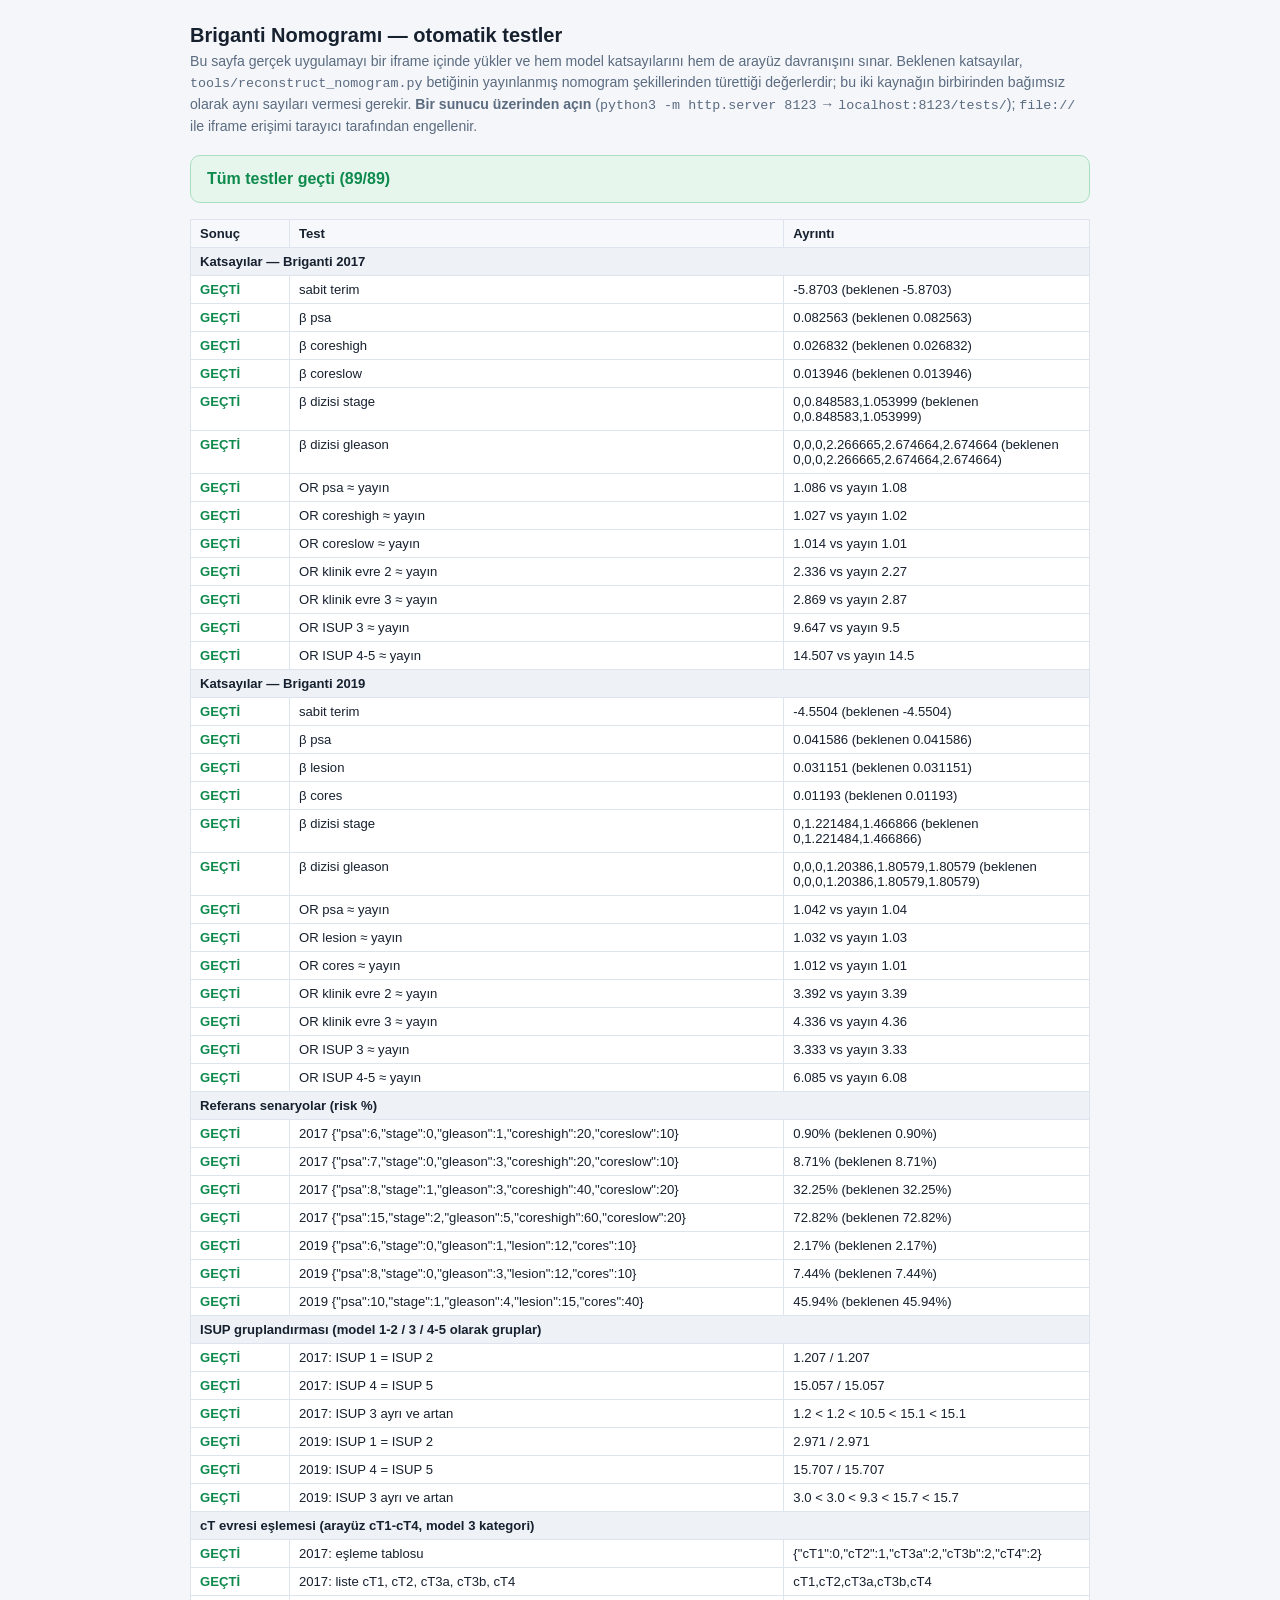
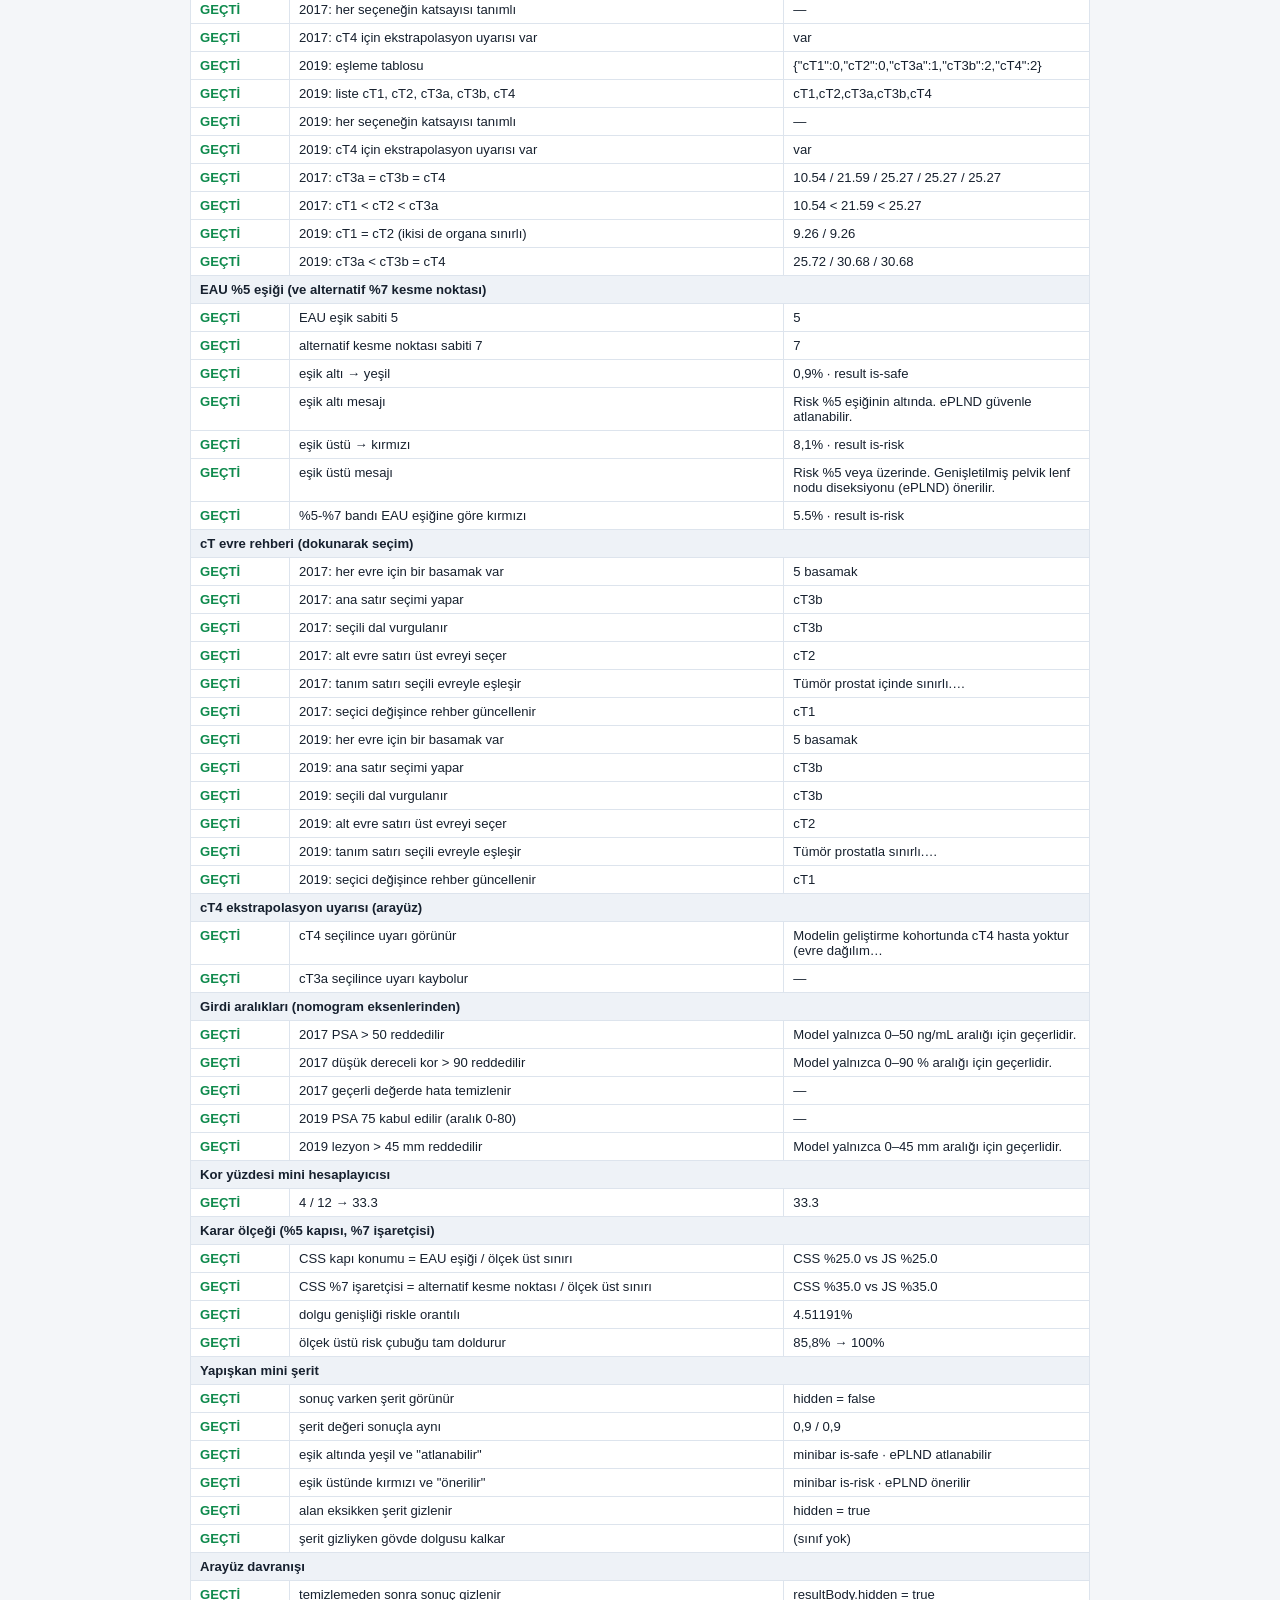
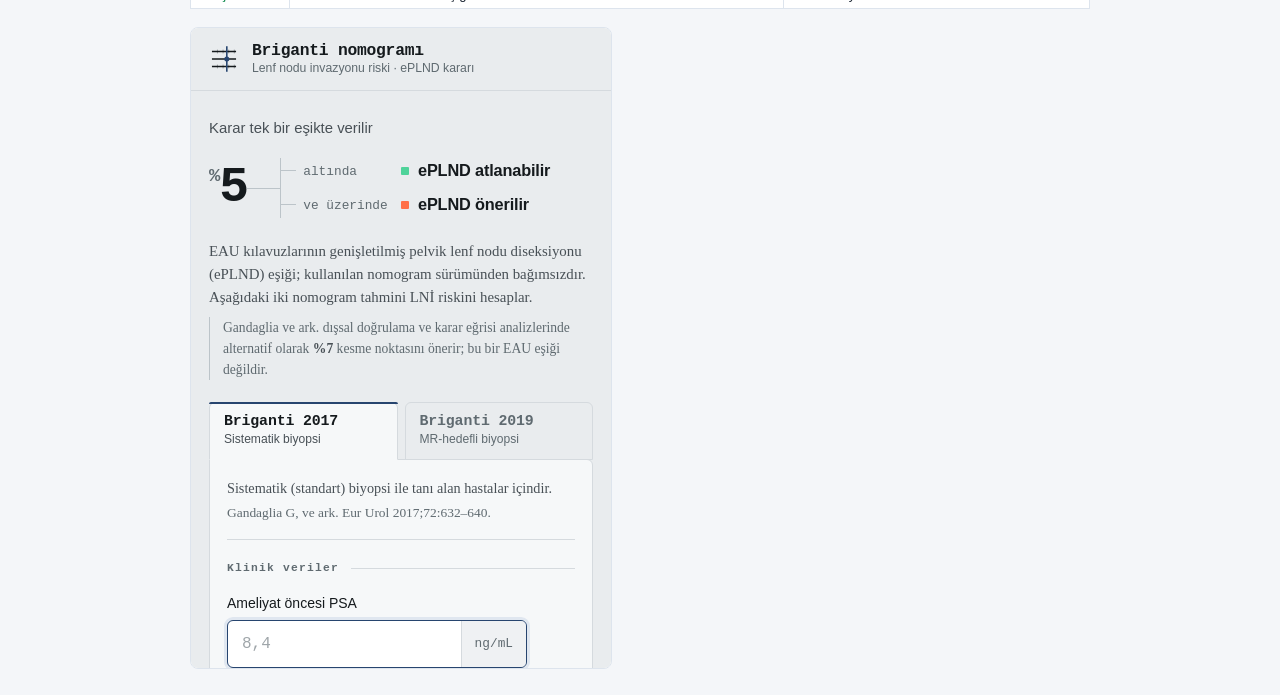
==== commit a4ac0592: "Arayüz "ölçü aleti" kimliğiyle yeniden kuruldu; EAU eşiği %5'e düzeltildi TASARIM  - Sayfa iki malze" ====
--- a/tests/index.html
+++ b/tests/index.html
@@ -205,9 +205,12 @@
   check('2019: cT3a < cT3b = cT4', s19[2] < s19[3] && s19[3] === s19[4],
         s19.slice(2).map(function (v) { return v.toFixed(2); }).join(' / '));
 
-  /* 5 — EAU eşiği davranışı */
-  group('EAU %7 eşiği');
-  check('eşik sabiti 7', B.EAU_THRESHOLD === 7, String(B.EAU_THRESHOLD));
+  /* 5 — EAU eşiği davranışı.
+     %5 EAU'nun eşiğidir (kılavuz), %7 Gandaglia ve ark.'nın doğrulama/DCA
+     analizlerinde önerdiği alternatif kesme noktasıdır — karara girmez. */
+  group('EAU %5 eşiği (ve alternatif %7 kesme noktası)');
+  check('EAU eşik sabiti 5', B.EAU_THRESHOLD === 5, String(B.EAU_THRESHOLD));
+  check('alternatif kesme noktası sabiti 7', B.ALT_THRESHOLD === 7, String(B.ALT_THRESHOLD));
 
   var setVal = function (id, v) {
     var el = doc.getElementById(id);
@@ -234,6 +237,15 @@
         doc.getElementById('riskValue').textContent + '% · ' + result.className);
   check('eşik üstü mesajı', /ePLND\) önerilir/.test(doc.getElementById('verdict').textContent),
         doc.getElementById('verdict').textContent);
+
+  /* %5-%7 bandı — iki eşiğin ayrıştığı yer. Karar EAU eşiğine göre verilmeli:
+     bu hasta %7'nin altında olsa da ePLND önerilir. */
+  setVal('psa-2017', 10); setSel('stage-2017', 'cT2'); setSel('gleason-2017', '1');
+  setVal('coreshigh-2017', 40); setVal('coreslow-2017', 20);
+  var band = parseFloat(doc.getElementById('riskValue').textContent.replace(',', '.'));
+  check('%5-%7 bandı EAU eşiğine göre kırmızı',
+        band >= B.EAU_THRESHOLD && band < B.ALT_THRESHOLD && result.classList.contains('is-risk'),
+        band + '% · ' + result.className);
 
   /* 5a — evre rehberi etkileşimi */
   group('cT evre rehberi (dokunarak seçim)');
@@ -309,9 +321,10 @@
   check('4 / 12 → 33.3', doc.getElementById('cores-2019').value === '33.3',
         doc.getElementById('cores-2019').value);
 
-  /* 8 — karar ölçeği: CSS'teki %7 kapısı JS'teki ölçek üst sınırına bağlıdır.
-     Biri diğerinden habersiz değişirse gösterge sessizce yanlış yer gösterir. */
-  group('Karar ölçeği (%7 kapısı)');
+  /* 8 — karar ölçeği: CSS'teki %5 kapısı ve %7 işaretçisi JS'teki sabitlere
+     bağlıdır. Biri diğerinden habersiz değişirse gösterge sessizce yanlış yer
+     gösterir. */
+  group('Karar ölçeği (%5 kapısı, %7 işaretçisi)');
   doc.getElementById('tab-2017').click();
   setVal('psa-2017', 6); setSel('stage-2017', 'cT1'); setSel('gleason-2017', '1');
   setVal('coreshigh-2017', 20); setVal('coreslow-2017', 10);
@@ -320,8 +333,15 @@
   var gateBox = doc.querySelector('#gauge .gauge-gate').getBoundingClientRect();
   var gateFrac = (gateBox.left - trackBox.left) / trackBox.width;
   var wantFrac = B.EAU_THRESHOLD / B.GAUGE_MAX;
-  check('CSS kapı konumu = eşik / ölçek üst sınırı', near(gateFrac, wantFrac, 0.01),
+  check('CSS kapı konumu = EAU eşiği / ölçek üst sınırı', near(gateFrac, wantFrac, 0.01),
         'CSS %' + (gateFrac * 100).toFixed(1) + ' vs JS %' + (wantFrac * 100).toFixed(1));
+
+  var altBox = doc.querySelector('#gauge .gauge-alt').getBoundingClientRect();
+  var altFrac = (altBox.left - trackBox.left) / trackBox.width;
+  var wantAlt = B.ALT_THRESHOLD / B.GAUGE_MAX;
+  check('CSS %7 işaretçisi = alternatif kesme noktası / ölçek üst sınırı',
+        near(altFrac, wantAlt, 0.01),
+        'CSS %' + (altFrac * 100).toFixed(1) + ' vs JS %' + (wantAlt * 100).toFixed(1));
 
   var refRisk = B.computeRisk('2017', {psa: 6, stage: 0, gleason: 1, coreshigh: 20, coreslow: 10});
   check('dolgu genişliği riskle orantılı',
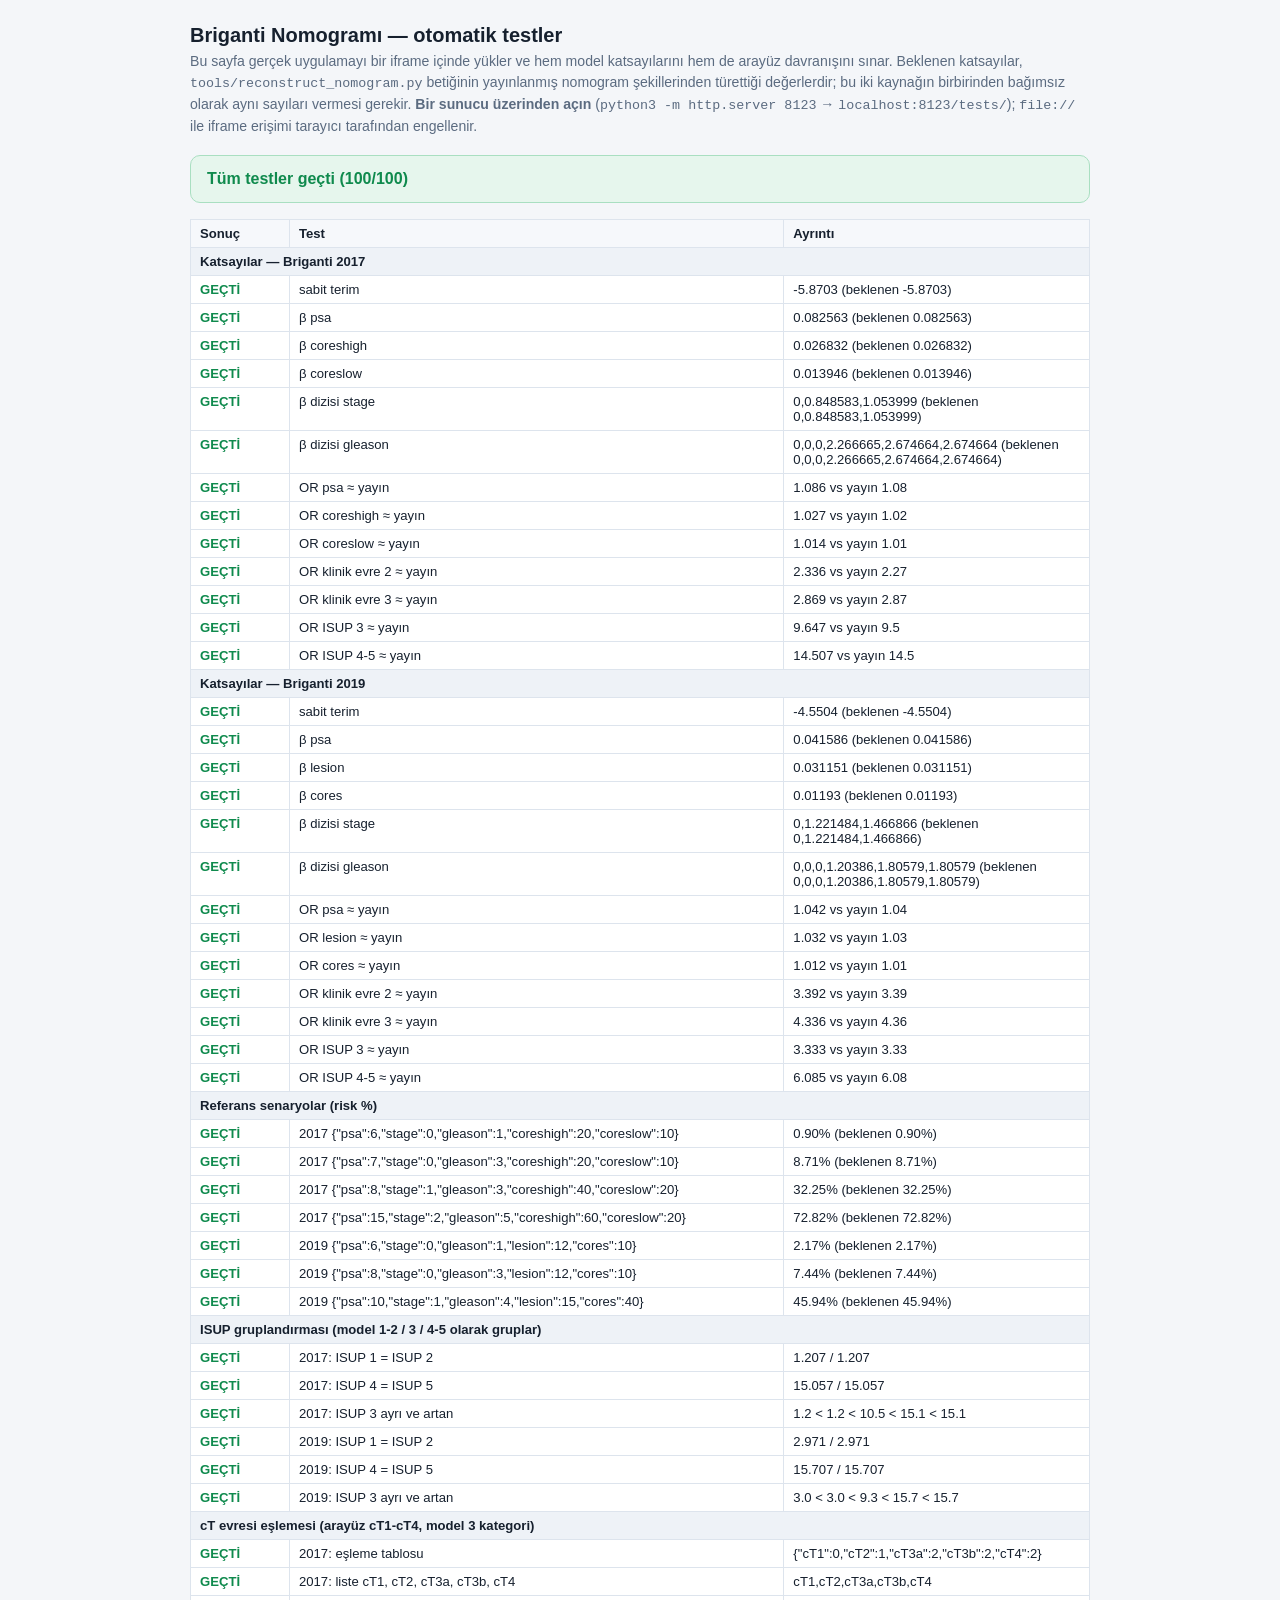
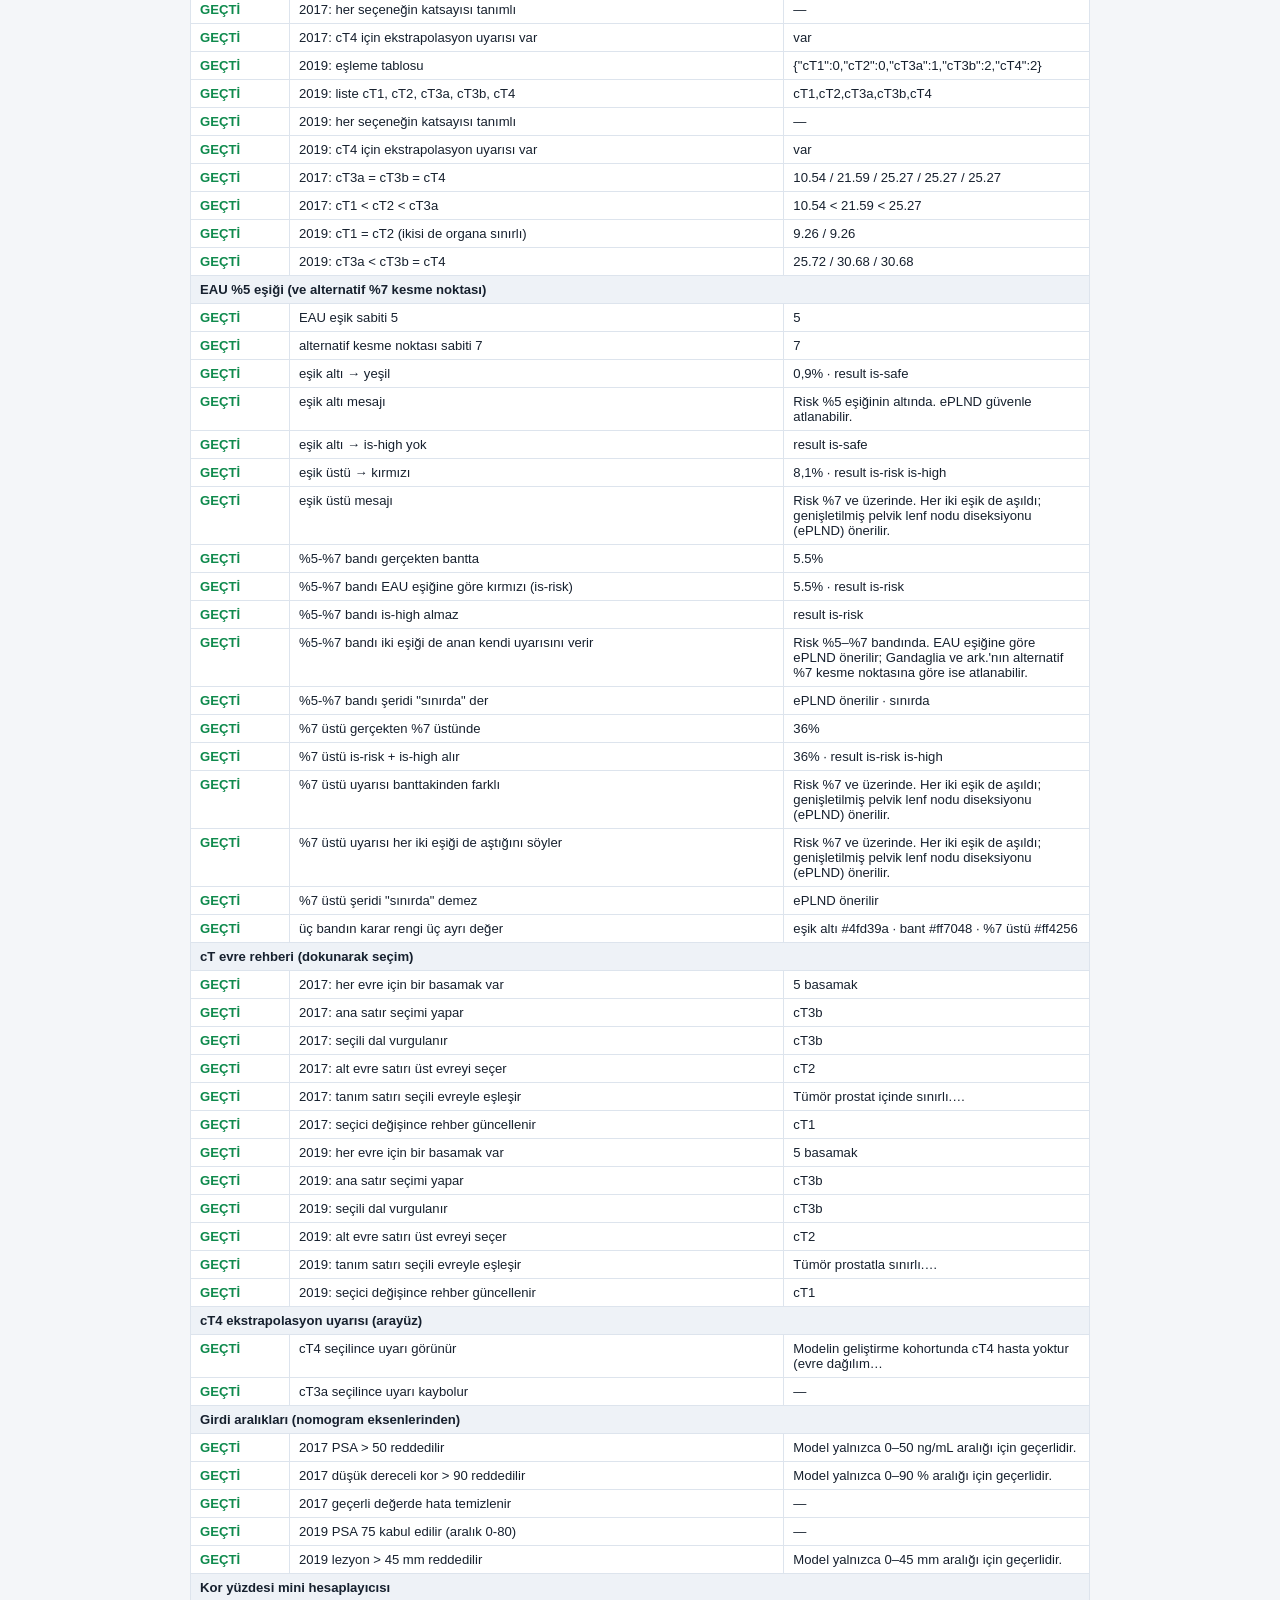
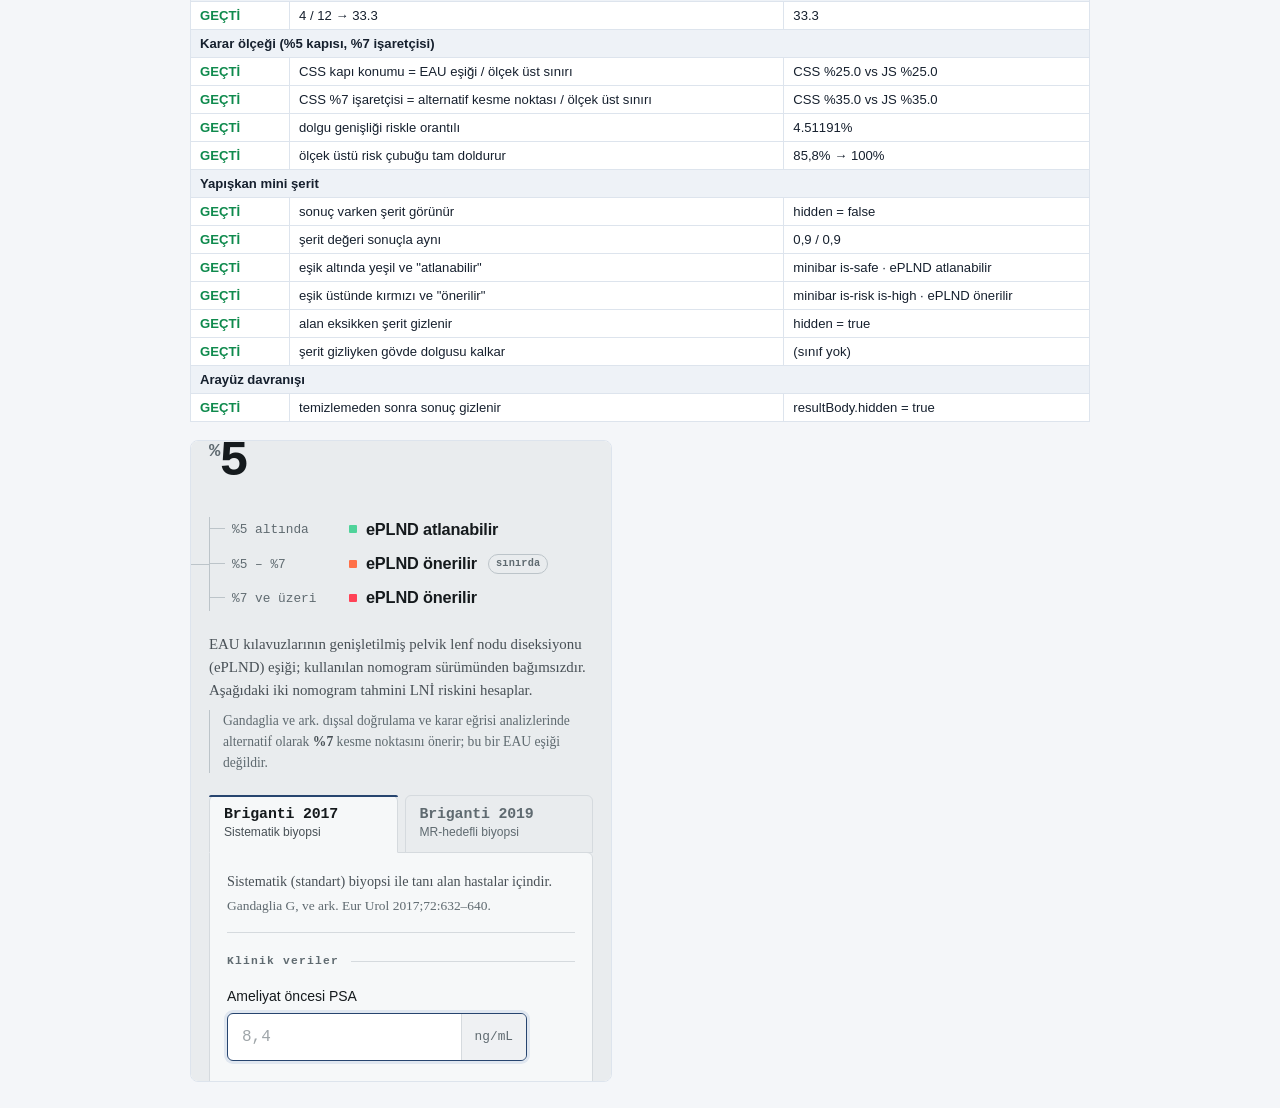
==== commit 2aca7242: "Sonuç üç banda ayrıldı: eşik altı / %5-%7 sınır bandı / %7 ve üzeri Karar (ePLND evet/hayır) hâlâ %5" ====
--- a/tests/index.html
+++ b/tests/index.html
@@ -232,20 +232,61 @@
   check('eşik altı mesajı', /güvenle atlanabilir/.test(doc.getElementById('verdict').textContent),
         doc.getElementById('verdict').textContent);
 
+  check('eşik altı → is-high yok', !result.classList.contains('is-high'), result.className);
+
   setSel('gleason-2017', '3');
   check('eşik üstü → kırmızı', result.classList.contains('is-risk'),
         doc.getElementById('riskValue').textContent + '% · ' + result.className);
   check('eşik üstü mesajı', /ePLND\) önerilir/.test(doc.getElementById('verdict').textContent),
         doc.getElementById('verdict').textContent);
 
-  /* %5-%7 bandı — iki eşiğin ayrıştığı yer. Karar EAU eşiğine göre verilmeli:
-     bu hasta %7'nin altında olsa da ePLND önerilir. */
+  /* Üç bant. Karar (ePLND evet/hayır) %5'te verilir — is-risk bunu taşır.
+     %7 kararı değiştirmez, ne kadar tartışmasız olduğunu söyler — is-high. */
+  var verdictText = function () { return doc.getElementById('verdict').textContent; };
+
+  /* (a) %5-%7 bandı: EAU eşiği aşıldı, alternatif kesme noktası aşılmadı. */
   setVal('psa-2017', 10); setSel('stage-2017', 'cT2'); setSel('gleason-2017', '1');
   setVal('coreshigh-2017', 40); setVal('coreslow-2017', 20);
   var band = parseFloat(doc.getElementById('riskValue').textContent.replace(',', '.'));
-  check('%5-%7 bandı EAU eşiğine göre kırmızı',
-        band >= B.EAU_THRESHOLD && band < B.ALT_THRESHOLD && result.classList.contains('is-risk'),
-        band + '% · ' + result.className);
+  check('%5-%7 bandı gerçekten bantta', band >= B.EAU_THRESHOLD && band < B.ALT_THRESHOLD,
+        band + '%');
+  check('%5-%7 bandı EAU eşiğine göre kırmızı (is-risk)',
+        result.classList.contains('is-risk'), band + '% · ' + result.className);
+  check('%5-%7 bandı is-high almaz', !result.classList.contains('is-high'), result.className);
+  check('%5-%7 bandı iki eşiği de anan kendi uyarısını verir',
+        /bandında/.test(verdictText()) && /alternatif/.test(verdictText()),
+        verdictText());
+  var bandVerdict = verdictText();
+  check('%5-%7 bandı şeridi "sınırda" der',
+        /sınırda/.test(doc.getElementById('miniNote').textContent),
+        doc.getElementById('miniNote').textContent);
+
+  /* (b) %7 ve üzeri: her iki eşik de aşıldı. */
+  setSel('gleason-2017', '3');
+  var high = parseFloat(doc.getElementById('riskValue').textContent.replace(',', '.'));
+  check('%7 üstü gerçekten %7 üstünde', high >= B.ALT_THRESHOLD, high + '%');
+  check('%7 üstü is-risk + is-high alır',
+        result.classList.contains('is-risk') && result.classList.contains('is-high'),
+        high + '% · ' + result.className);
+  check('%7 üstü uyarısı banttakinden farklı', verdictText() !== bandVerdict, verdictText());
+  check('%7 üstü uyarısı her iki eşiği de aştığını söyler',
+        /Her iki eşik de aşıldı/.test(verdictText()), verdictText());
+  check('%7 üstü şeridi "sınırda" demez',
+        !/sınırda/.test(doc.getElementById('miniNote').textContent),
+        doc.getElementById('miniNote').textContent);
+
+  /* (c) üç bandın lamba rengi birbirinden farklı olmalı — renk kodu tek yerden
+     (--led) geliyor, yanlışlıkla aynı değere düşerse sinyal kaybolur. */
+  var led = function () { return win.getComputedStyle(result).getPropertyValue('--led').trim(); };
+  var ledHigh = led();
+  setVal('psa-2017', 10); setSel('gleason-2017', '1');
+  var ledBand = led();
+  setVal('psa-2017', 6); setSel('stage-2017', 'cT1'); setVal('coreshigh-2017', 20);
+  setVal('coreslow-2017', 10);
+  var ledSafe = led();
+  check('üç bandın karar rengi üç ayrı değer',
+        ledSafe !== ledBand && ledBand !== ledHigh && ledSafe !== ledHigh,
+        'eşik altı ' + ledSafe + ' · bant ' + ledBand + ' · %7 üstü ' + ledHigh);
 
   /* 5a — evre rehberi etkileşimi */
   group('cT evre rehberi (dokunarak seçim)');
